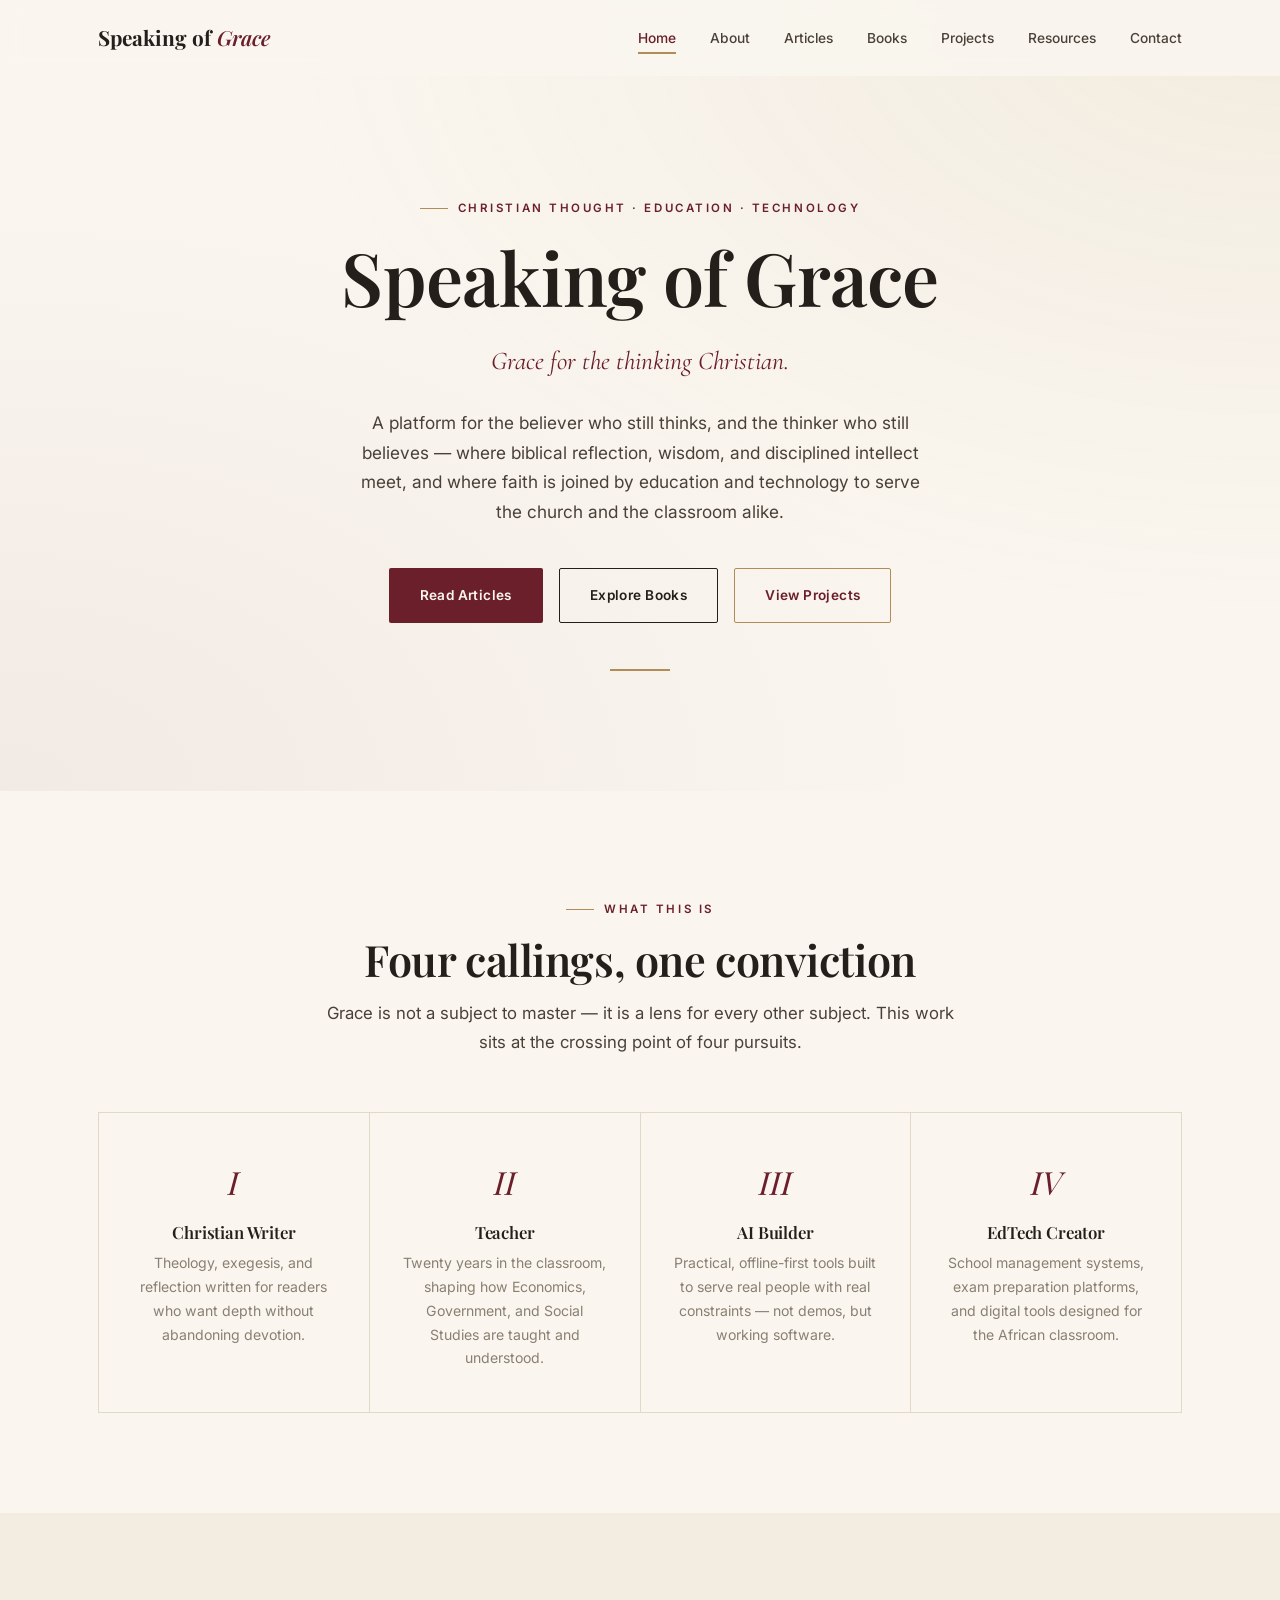
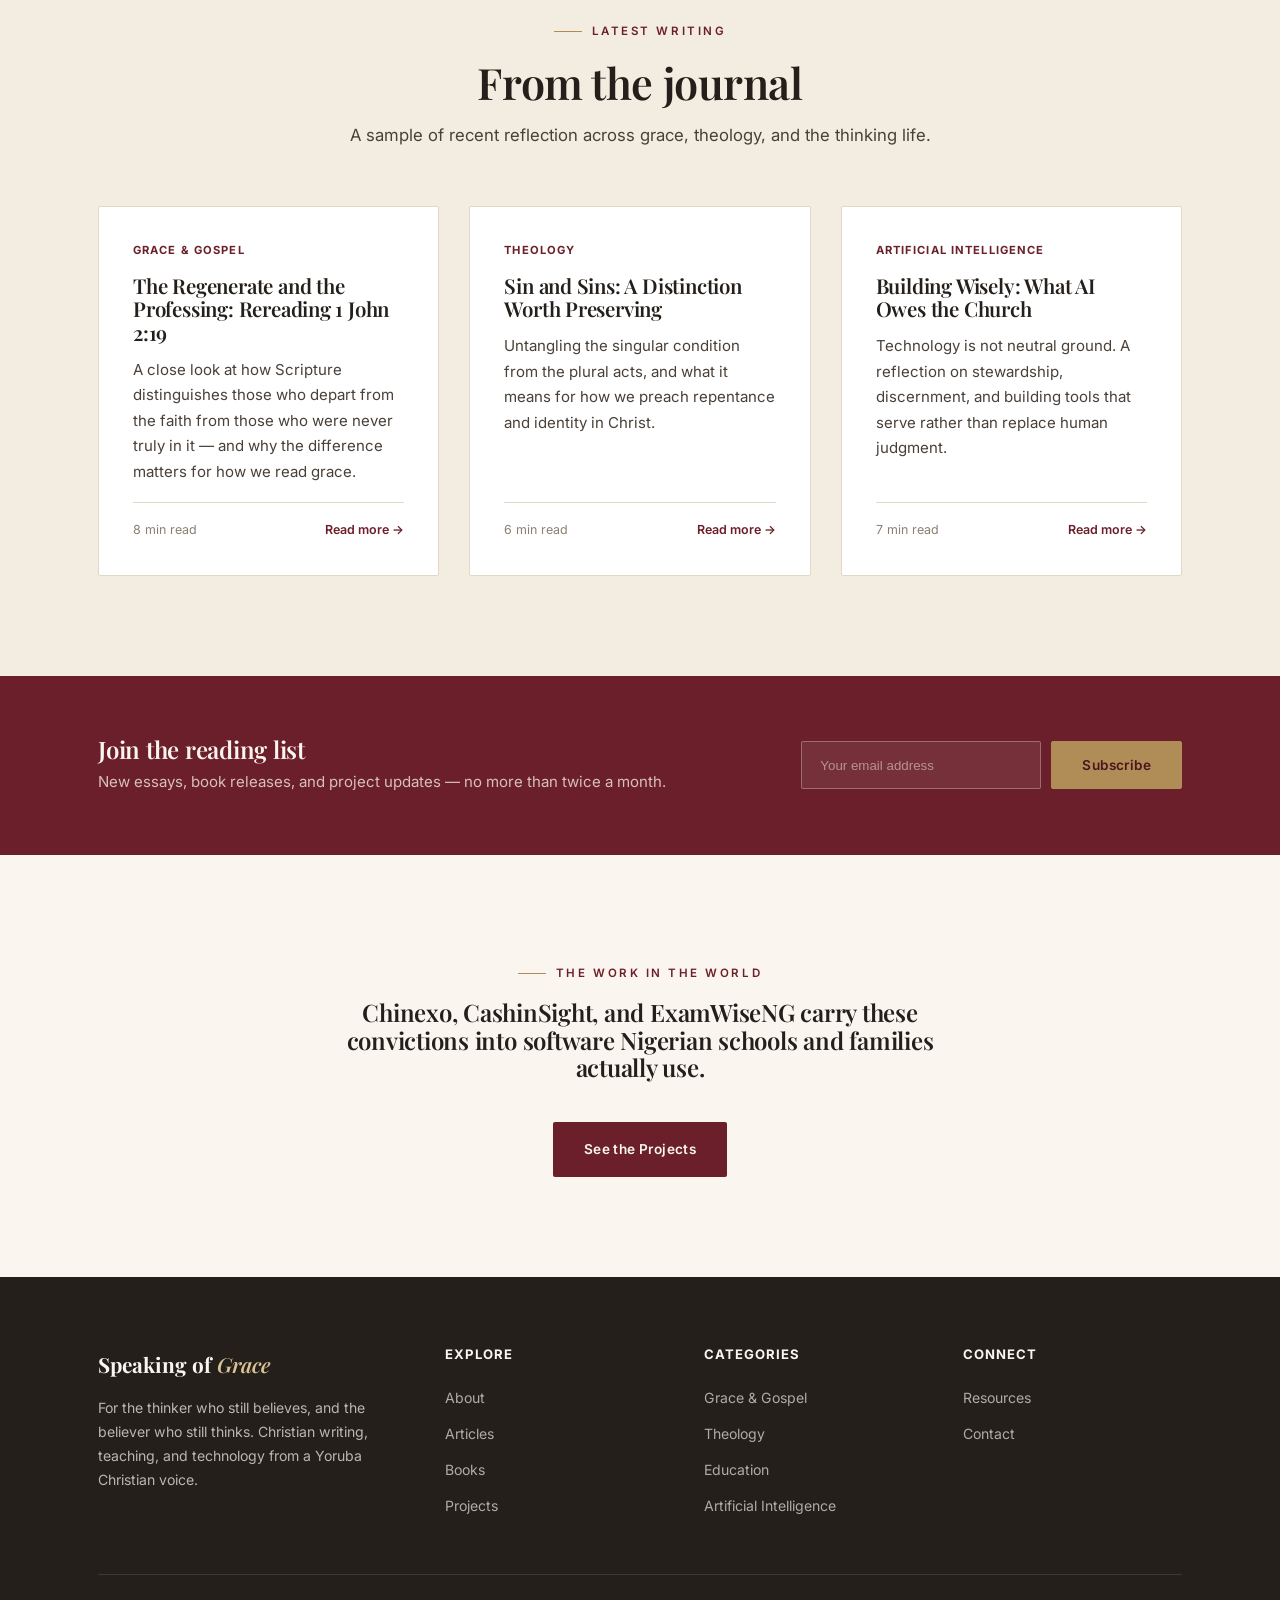
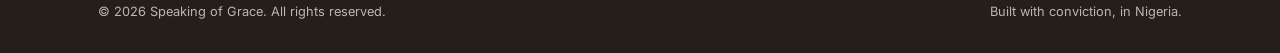
==== index.html @ 9cca5ae1 "Add files via upload" ====
<!DOCTYPE html>
<html lang="en">
<head>
<meta charset="UTF-8">
<meta name="viewport" content="width=device-width, initial-scale=1.0">
<title>Speaking of Grace — Grace for the Thinking Christian</title>
<meta name="description" content="Speaking of Grace is a platform for Christian thought, biblical reflection, wisdom, education, and technology — for the thinker who still believes, and the believer who still thinks.">
<link rel="stylesheet" href="style.css">
</head>
<body>

<header class="site-header">
  <nav class="nav">
    <a href="index.html" class="brand">Speaking of <span>Grace</span></a>
    <ul class="nav-links">
      <li><a href="index.html" class="active">Home</a></li>
      <li><a href="about.html">About</a></li>
      <li><a href="articles.html">Articles</a></li>
      <li><a href="books.html">Books</a></li>
      <li><a href="projects.html">Projects</a></li>
      <li><a href="resources.html">Resources</a></li>
      <li><a href="contact.html">Contact</a></li>
    </ul>
    <button class="nav-toggle" aria-label="Toggle menu"><span></span><span></span><span></span></button>
  </nav>
</header>

<section class="hero">
  <div class="container hero-inner">
    <div class="eyebrow" style="justify-content:center;">Christian Thought &middot; Education &middot; Technology</div>
    <h1>Speaking of Grace</h1>
    <p class="tagline">Grace for the thinking Christian.</p>
    <p class="mission">
      A platform for the believer who still thinks, and the thinker who still believes —
      where biblical reflection, wisdom, and disciplined intellect meet, and where faith
      is joined by education and technology to serve the church and the classroom alike.
    </p>
    <div class="hero-actions">
      <a href="articles.html" class="btn btn-primary">Read Articles</a>
      <a href="books.html" class="btn btn-outline">Explore Books</a>
      <a href="projects.html" class="btn btn-gold">View Projects</a>
    </div>
    <div class="hero-divider"></div>
  </div>
</section>

<section class="section reveal">
  <div class="container">
    <div class="section-head">
      <div class="eyebrow" style="justify-content:center;">What This Is</div>
      <h2>Four callings, one conviction</h2>
      <p>Grace is not a subject to master — it is a lens for every other subject. This work sits at the crossing point of four pursuits.</p>
    </div>
    <div class="pillars">
      <div class="pillar">
        <div class="icon">I</div>
        <h3>Christian Writer</h3>
        <p>Theology, exegesis, and reflection written for readers who want depth without abandoning devotion.</p>
      </div>
      <div class="pillar">
        <div class="icon">II</div>
        <h3>Teacher</h3>
        <p>Twenty years in the classroom, shaping how Economics, Government, and Social Studies are taught and understood.</p>
      </div>
      <div class="pillar">
        <div class="icon">III</div>
        <h3>AI Builder</h3>
        <p>Practical, offline-first tools built to serve real people with real constraints — not demos, but working software.</p>
      </div>
      <div class="pillar">
        <div class="icon">IV</div>
        <h3>EdTech Creator</h3>
        <p>School management systems, exam preparation platforms, and digital tools designed for the African classroom.</p>
      </div>
    </div>
  </div>
</section>

<section class="section section-alt reveal">
  <div class="container">
    <div class="section-head">
      <div class="eyebrow" style="justify-content:center;">Latest Writing</div>
      <h2>From the journal</h2>
      <p>A sample of recent reflection across grace, theology, and the thinking life.</p>
    </div>
    <div class="grid grid-3">
      <div class="card article-card">
        <div class="cat">Grace &amp; Gospel</div>
        <h3>The Regenerate and the Professing: Rereading 1 John 2:19</h3>
        <p>A close look at how Scripture distinguishes those who depart from the faith from those who were never truly in it — and why the difference matters for how we read grace.</p>
        <div class="meta"><span>8 min read</span><a href="articles.html" class="read-more">Read more →</a></div>
      </div>
      <div class="card article-card">
        <div class="cat">Theology</div>
        <h3>Sin and Sins: A Distinction Worth Preserving</h3>
        <p>Untangling the singular condition from the plural acts, and what it means for how we preach repentance and identity in Christ.</p>
        <div class="meta"><span>6 min read</span><a href="articles.html" class="read-more">Read more →</a></div>
      </div>
      <div class="card article-card">
        <div class="cat">Artificial Intelligence</div>
        <h3>Building Wisely: What AI Owes the Church</h3>
        <p>Technology is not neutral ground. A reflection on stewardship, discernment, and building tools that serve rather than replace human judgment.</p>
        <div class="meta"><span>7 min read</span><a href="articles.html" class="read-more">Read more →</a></div>
      </div>
    </div>
  </div>
</section>

<section class="newsletter reveal">
  <div class="container">
    <div>
      <h3>Join the reading list</h3>
      <p>New essays, book releases, and project updates — no more than twice a month.</p>
    </div>
    <form class="newsletter-form" id="newsletter-form">
      <input type="email" placeholder="Your email address" required>
      <button type="submit" class="btn">Subscribe</button>
    </form>
  </div>
</section>

<section class="section reveal">
  <div class="container" style="text-align:center;">
    <div class="eyebrow" style="justify-content:center;">The Work in the World</div>
    <h2 style="max-width:640px;margin:0 auto 40px;">Chinexo, CashinSight, and ExamWiseNG carry these convictions into software Nigerian schools and families actually use.</h2>
    <a href="projects.html" class="btn btn-primary">See the Projects</a>
  </div>
</section>

<footer class="site-footer">
  <div class="container">
    <div class="footer-grid">
      <div class="footer-brand">
        <a href="index.html" class="brand">Speaking of <span>Grace</span></a>
        <p>For the thinker who still believes, and the believer who still thinks. Christian writing, teaching, and technology from a Yoruba Christian voice.</p>
      </div>
      <div class="footer-col">
        <h4>Explore</h4>
        <a href="about.html">About</a>
        <a href="articles.html">Articles</a>
        <a href="books.html">Books</a>
        <a href="projects.html">Projects</a>
      </div>
      <div class="footer-col">
        <h4>Categories</h4>
        <a href="articles.html">Grace &amp; Gospel</a>
        <a href="articles.html">Theology</a>
        <a href="articles.html">Education</a>
        <a href="articles.html">Artificial Intelligence</a>
      </div>
      <div class="footer-col">
        <h4>Connect</h4>
        <a href="resources.html">Resources</a>
        <a href="contact.html">Contact</a>
      </div>
    </div>
    <div class="footer-bottom">
      <span>&copy; 2026 Speaking of Grace. All rights reserved.</span>
      <span>Built with conviction, in Nigeria.</span>
    </div>
  </div>
</footer>

<script src="main.js"></script>
</body>
</html>
---- style.css ----
/* ==========================================================================
   Speaking of Grace — Design System
   "For the Thinker Who Still Believes. And the Believer Who Still Thinks."
   ========================================================================== */

@import url('https://fonts.googleapis.com/css2?family=Playfair+Display:ital,wght@0,400;0,500;0,600;0,700;0,800;1,400;1,500&family=Inter:wght@300;400;500;600;700&family=Cormorant+Garamond:ital,wght@0,500;0,600;1,400&display=swap');

:root {
  /* Palette — warm, editorial, restrained */
  --cream:        #faf6ef;
  --paper:        #f3ece0;
  --ink:          #241f1a;
  --ink-soft:     #4a4038;
  --ink-faint:    #8a7f72;
  --burgundy:     #6b1f2a;
  --burgundy-deep:#4a1620;
  --gold:         #b08d57;
  --gold-light:   #d9c396;
  --line:         #e2d8c6;
  --white:        #ffffff;

  --serif: 'Playfair Display', Georgia, serif;
  --accent-serif: 'Cormorant Garamond', Georgia, serif;
  --sans: 'Inter', -apple-system, BlinkMacSystemFont, sans-serif;

  --max-width: 1140px;
  --radius: 2px;
  --shadow-soft: 0 8px 30px rgba(36, 31, 26, 0.06);
  --shadow-lift: 0 16px 48px rgba(36, 31, 26, 0.12);
  --transition: 0.35s cubic-bezier(0.22, 1, 0.36, 1);
}

* { margin: 0; padding: 0; box-sizing: border-box; }

html { scroll-behavior: smooth; }

body {
  font-family: var(--sans);
  background: var(--cream);
  color: var(--ink);
  line-height: 1.7;
  font-weight: 400;
  -webkit-font-smoothing: antialiased;
  overflow-x: hidden;
}

img { max-width: 100%; display: block; }
a { color: inherit; text-decoration: none; }
ul { list-style: none; }

h1, h2, h3, h4 {
  font-family: var(--serif);
  font-weight: 600;
  color: var(--ink);
  line-height: 1.15;
  letter-spacing: -0.01em;
}

.container {
  max-width: var(--max-width);
  margin: 0 auto;
  padding: 0 28px;
}

.eyebrow {
  display: inline-flex;
  align-items: center;
  gap: 10px;
  font-family: var(--sans);
  font-size: 0.72rem;
  letter-spacing: 0.22em;
  text-transform: uppercase;
  color: var(--burgundy);
  font-weight: 600;
  margin-bottom: 16px;
}
.eyebrow::before {
  content: '';
  width: 28px;
  height: 1px;
  background: var(--gold);
}

.section {
  padding: 100px 0;
  position: relative;
}
.section-tight { padding: 64px 0; }
.section-alt { background: var(--paper); }

.section-head {
  max-width: 640px;
  margin: 0 auto 56px;
  text-align: center;
}
.section-head h2 {
  font-size: clamp(1.9rem, 3.6vw, 2.7rem);
  margin-bottom: 14px;
}
.section-head p {
  color: var(--ink-soft);
  font-size: 1.05rem;
}
.section-head.left {
  margin: 0 0 48px;
  text-align: left;
}

/* ---------- Buttons ---------- */
.btn {
  display: inline-flex;
  align-items: center;
  gap: 10px;
  padding: 15px 30px;
  font-family: var(--sans);
  font-size: 0.85rem;
  font-weight: 600;
  letter-spacing: 0.03em;
  border-radius: var(--radius);
  border: 1px solid transparent;
  cursor: pointer;
  transition: var(--transition);
  white-space: nowrap;
}
.btn-primary {
  background: var(--burgundy);
  color: var(--cream);
}
.btn-primary:hover {
  background: var(--burgundy-deep);
  transform: translateY(-2px);
  box-shadow: var(--shadow-soft);
}
.btn-outline {
  background: transparent;
  border-color: var(--ink);
  color: var(--ink);
}
.btn-outline:hover {
  background: var(--ink);
  color: var(--cream);
  transform: translateY(-2px);
}
.btn-gold {
  background: transparent;
  border-color: var(--gold);
  color: var(--burgundy);
}
.btn-gold:hover {
  background: var(--gold);
  color: var(--white);
}
.btn-sm { padding: 10px 20px; font-size: 0.78rem; }
.btn-block { width: 100%; justify-content: center; }

/* ---------- Header / Nav ---------- */
.site-header {
  position: fixed;
  top: 0; left: 0; right: 0;
  z-index: 1000;
  background: rgba(250, 246, 239, 0.88);
  backdrop-filter: blur(10px);
  border-bottom: 1px solid transparent;
  transition: var(--transition);
}
.site-header.scrolled {
  border-bottom-color: var(--line);
  box-shadow: var(--shadow-soft);
}
.nav {
  display: flex;
  align-items: center;
  justify-content: space-between;
  padding: 20px 28px;
  max-width: var(--max-width);
  margin: 0 auto;
}
.brand {
  font-family: var(--serif);
  font-size: 1.3rem;
  font-weight: 700;
  color: var(--ink);
  display: flex;
  align-items: baseline;
  gap: 6px;
}
.brand span { color: var(--burgundy); font-style: italic; font-weight: 600; }

.nav-links {
  display: flex;
  gap: 34px;
  align-items: center;
}
.nav-links a {
  font-size: 0.86rem;
  font-weight: 500;
  color: var(--ink-soft);
  position: relative;
  padding: 4px 0;
  transition: var(--transition);
}
.nav-links a:hover, .nav-links a.active { color: var(--burgundy); }
.nav-links a.active::after {
  content: '';
  position: absolute;
  bottom: -4px; left: 0; right: 0;
  height: 2px;
  background: var(--gold);
}

.nav-toggle {
  display: none;
  flex-direction: column;
  gap: 5px;
  background: none;
  border: none;
  cursor: pointer;
  padding: 6px;
}
.nav-toggle span {
  width: 24px; height: 2px;
  background: var(--ink);
  transition: var(--transition);
}

/* ---------- Hero ---------- */
.hero {
  padding: 190px 0 120px;
  position: relative;
  background:
    radial-gradient(ellipse at top right, rgba(176,141,87,0.10), transparent 55%),
    radial-gradient(ellipse at bottom left, rgba(107,31,42,0.06), transparent 55%);
}
.hero-inner {
  max-width: 760px;
  margin: 0 auto;
  text-align: center;
}
.hero h1 {
  font-size: clamp(2.6rem, 7vw, 4.6rem);
  margin-bottom: 20px;
}
.hero .tagline {
  font-family: var(--accent-serif);
  font-style: italic;
  font-size: clamp(1.2rem, 2.6vw, 1.6rem);
  color: var(--burgundy);
  margin-bottom: 26px;
}
.hero .mission {
  font-size: 1.08rem;
  color: var(--ink-soft);
  max-width: 560px;
  margin: 0 auto 42px;
}
.hero-actions {
  display: flex;
  gap: 16px;
  justify-content: center;
  flex-wrap: wrap;
}
.hero-divider {
  width: 60px; height: 2px;
  background: var(--gold);
  margin: 46px auto 0;
}

/* ---------- Page header (inner pages) ---------- */
.page-hero {
  padding: 170px 0 70px;
  text-align: center;
  border-bottom: 1px solid var(--line);
}
.page-hero h1 { font-size: clamp(2.2rem, 5vw, 3.2rem); margin-bottom: 12px; }
.page-hero p { color: var(--ink-soft); max-width: 560px; margin: 0 auto; font-size: 1.05rem; }

/* ---------- Cards: general ---------- */
.card {
  background: var(--white);
  border: 1px solid var(--line);
  border-radius: var(--radius);
  transition: var(--transition);
}
.card:hover {
  transform: translateY(-4px);
  box-shadow: var(--shadow-lift);
  border-color: var(--gold-light);
}

/* ---------- Grid utility ---------- */
.grid { display: grid; gap: 30px; }
.grid-3 { grid-template-columns: repeat(3, 1fr); }
.grid-2 { grid-template-columns: repeat(2, 1fr); }
.grid-4 { grid-template-columns: repeat(4, 1fr); }

/* ---------- Pillars (Home) ---------- */
.pillars {
  display: grid;
  grid-template-columns: repeat(4, 1fr);
  gap: 1px;
  background: var(--line);
  border: 1px solid var(--line);
}
.pillar {
  background: var(--cream);
  padding: 42px 30px;
  text-align: center;
  transition: var(--transition);
}
.pillar:hover { background: var(--white); }
.pillar .icon {
  font-family: var(--serif);
  font-size: 2rem;
  color: var(--burgundy);
  margin-bottom: 14px;
  font-style: italic;
}
.pillar h3 { font-size: 1.05rem; margin-bottom: 8px; }
.pillar p { font-size: 0.88rem; color: var(--ink-faint); }

/* ---------- Article cards ---------- */
.filter-bar {
  display: flex;
  flex-wrap: wrap;
  gap: 10px;
  justify-content: center;
  margin-bottom: 50px;
}
.filter-chip {
  padding: 9px 18px;
  border: 1px solid var(--line);
  border-radius: 30px;
  font-size: 0.8rem;
  font-weight: 500;
  color: var(--ink-soft);
  cursor: pointer;
  background: var(--white);
  transition: var(--transition);
}
.filter-chip:hover { border-color: var(--gold); color: var(--burgundy); }
.filter-chip.active {
  background: var(--burgundy);
  color: var(--cream);
  border-color: var(--burgundy);
}

.article-card {
  padding: 34px;
  display: flex;
  flex-direction: column;
  height: 100%;
}
.article-card .cat {
  font-size: 0.7rem;
  letter-spacing: 0.1em;
  text-transform: uppercase;
  color: var(--burgundy);
  font-weight: 700;
  margin-bottom: 14px;
}
.article-card h3 {
  font-size: 1.28rem;
  margin-bottom: 12px;
}
.article-card p {
  color: var(--ink-soft);
  font-size: 0.94rem;
  flex-grow: 1;
  margin-bottom: 18px;
}
.article-card .meta {
  font-size: 0.78rem;
  color: var(--ink-faint);
  border-top: 1px solid var(--line);
  padding-top: 16px;
  display: flex;
  justify-content: space-between;
}
.article-card .read-more {
  font-weight: 600;
  color: var(--burgundy);
}

/* ---------- Books ---------- */
.book-tabs {
  display: flex;
  justify-content: center;
  gap: 6px;
  margin-bottom: 50px;
  flex-wrap: wrap;
}
.book-tab {
  padding: 12px 24px;
  font-size: 0.85rem;
  font-weight: 600;
  color: var(--ink-soft);
  border-bottom: 2px solid transparent;
  cursor: pointer;
  transition: var(--transition);
}
.book-tab:hover { color: var(--burgundy); }
.book-tab.active { color: var(--burgundy); border-color: var(--gold); }

.book-panel { display: none; }
.book-panel.active { display: grid; }

.book-card {
  padding: 0;
  overflow: hidden;
  display: flex;
  flex-direction: column;
}
.book-cover {
  height: 220px;
  background: linear-gradient(135deg, var(--burgundy) 0%, var(--burgundy-deep) 100%);
  display: flex;
  align-items: center;
  justify-content: center;
  text-align: center;
  padding: 20px;
  position: relative;
  overflow: hidden;
}
.book-cover::before {
  content: '';
  position: absolute;
  inset: 10px;
  border: 1px solid rgba(217, 195, 150, 0.4);
}
.book-cover span {
  font-family: var(--serif);
  color: var(--gold-light);
  font-size: 1.15rem;
  font-style: italic;
  line-height: 1.3;
  position: relative;
  z-index: 1;
}
.book-info { padding: 26px; display: flex; flex-direction: column; flex-grow: 1; }
.book-info .tag {
  font-size: 0.68rem;
  letter-spacing: 0.08em;
  text-transform: uppercase;
  color: var(--ink-faint);
  margin-bottom: 8px;
}
.book-info h3 { font-size: 1.1rem; margin-bottom: 10px; }
.book-info p { font-size: 0.88rem; color: var(--ink-soft); margin-bottom: 18px; flex-grow: 1; }
.book-info .price {
  font-family: var(--serif);
  color: var(--burgundy);
  font-weight: 700;
  margin-bottom: 14px;
}

/* ---------- Projects ---------- */
.project-card {
  padding: 36px;
  display: flex;
  flex-direction: column;
  height: 100%;
}
.project-badge {
  width: 52px; height: 52px;
  border-radius: 50%;
  background: var(--paper);
  border: 1px solid var(--gold-light);
  display: flex;
  align-items: center;
  justify-content: center;
  font-family: var(--serif);
  font-weight: 700;
  color: var(--burgundy);
  font-size: 1.3rem;
  margin-bottom: 22px;
}
.project-card h3 { font-size: 1.3rem; margin-bottom: 6px; }
.project-card .subtitle {
  font-size: 0.82rem;
  color: var(--gold);
  font-weight: 600;
  letter-spacing: 0.03em;
  margin-bottom: 16px;
}
.project-card p { color: var(--ink-soft); font-size: 0.94rem; margin-bottom: 20px; flex-grow: 1; }
.project-tags { display: flex; flex-wrap: wrap; gap: 8px; margin-bottom: 22px; }
.project-tags span {
  font-size: 0.72rem;
  padding: 5px 12px;
  background: var(--paper);
  border-radius: 20px;
  color: var(--ink-soft);
}
.project-status {
  font-size: 0.78rem;
  font-weight: 600;
  padding: 6px 14px;
  border-radius: 20px;
  display: inline-block;
  width: fit-content;
  margin-bottom: 18px;
}
.status-live { background: #eaf2ea; color: #2e6b3e; }
.status-progress { background: #f6ecd8; color: #8a5a1a; }
.status-future { background: #ece7f2; color: #5a4a8a; }

.project-card.future {
  border-style: dashed;
  display: flex;
  align-items: center;
  justify-content: center;
  text-align: center;
  color: var(--ink-faint);
}

/* ---------- Resources ---------- */
.resource-tabs-wrap { margin-top: 10px; }
.resource-card {
  padding: 40px;
}
.resource-card ul { margin-top: 20px; }
.resource-card li {
  padding: 12px 0;
  border-bottom: 1px solid var(--line);
  display: flex;
  justify-content: space-between;
  align-items: center;
  font-size: 0.95rem;
}
.resource-card li:last-child { border-bottom: none; }
.resource-card li .name { font-weight: 500; }
.resource-card li .link { color: var(--burgundy); font-size: 0.82rem; font-weight: 600; }

.audience-nav {
  display: grid;
  grid-template-columns: repeat(4, 1fr);
  gap: 14px;
  margin-bottom: 50px;
}
.audience-btn {
  padding: 22px 16px;
  text-align: center;
  border: 1px solid var(--line);
  background: var(--white);
  cursor: pointer;
  transition: var(--transition);
  font-family: var(--sans);
}
.audience-btn .emoji { font-size: 1.6rem; display: block; margin-bottom: 8px; }
.audience-btn strong { display: block; font-size: 0.92rem; color: var(--ink); }
.audience-btn:hover { border-color: var(--gold); }
.audience-btn.active { background: var(--burgundy); border-color: var(--burgundy); }
.audience-btn.active strong, .audience-btn.active { color: var(--cream); }

.resource-panel { display: none; }
.resource-panel.active { display: block; }

/* ---------- Contact ---------- */
.contact-grid {
  display: grid;
  grid-template-columns: 1fr 1.2fr;
  gap: 60px;
  align-items: start;
}
.contact-info h3 { font-size: 1.3rem; margin-bottom: 16px; }
.contact-info p { color: var(--ink-soft); margin-bottom: 30px; }
.contact-line {
  display: flex;
  gap: 14px;
  align-items: center;
  padding: 16px 0;
  border-bottom: 1px solid var(--line);
}
.contact-line .label {
  font-size: 0.72rem;
  text-transform: uppercase;
  letter-spacing: 0.08em;
  color: var(--ink-faint);
  min-width: 90px;
}
.contact-line .value { font-weight: 500; }
.social-row { display: flex; gap: 14px; margin-top: 30px; }
.social-circle {
  width: 44px; height: 44px;
  border-radius: 50%;
  border: 1px solid var(--line);
  display: flex;
  align-items: center;
  justify-content: center;
  font-size: 0.85rem;
  font-weight: 600;
  color: var(--burgundy);
  transition: var(--transition);
}
.social-circle:hover { background: var(--burgundy); color: var(--cream); border-color: var(--burgundy); }

.form-group { margin-bottom: 22px; }
.form-group label {
  display: block;
  font-size: 0.8rem;
  font-weight: 600;
  margin-bottom: 8px;
  color: var(--ink-soft);
}
.form-group input,
.form-group select,
.form-group textarea {
  width: 100%;
  padding: 14px 16px;
  border: 1px solid var(--line);
  background: var(--white);
  font-family: var(--sans);
  font-size: 0.94rem;
  color: var(--ink);
  border-radius: var(--radius);
  transition: var(--transition);
}
.form-group input:focus,
.form-group select:focus,
.form-group textarea:focus {
  outline: none;
  border-color: var(--gold);
  box-shadow: 0 0 0 3px rgba(176,141,87,0.14);
}
.form-group textarea { resize: vertical; min-height: 140px; }
.form-status {
  margin-top: 16px;
  font-size: 0.88rem;
  font-weight: 500;
  display: none;
}
.form-status.show { display: block; }
.form-status.ok { color: #2e6b3e; }

/* ---------- Newsletter strip ---------- */
.newsletter {
  background: var(--burgundy);
  color: var(--cream);
  padding: 60px 0;
}
.newsletter .container {
  display: flex;
  align-items: center;
  justify-content: space-between;
  gap: 30px;
  flex-wrap: wrap;
}
.newsletter h3 { color: var(--cream); font-size: 1.5rem; margin-bottom: 6px; }
.newsletter p { color: rgba(250,246,239,0.75); font-size: 0.94rem; }
.newsletter-form { display: flex; gap: 10px; flex-wrap: wrap; }
.newsletter-form input {
  padding: 13px 18px;
  border: 1px solid rgba(250,246,239,0.3);
  background: rgba(250,246,239,0.08);
  color: var(--cream);
  min-width: 240px;
  border-radius: var(--radius);
}
.newsletter-form input::placeholder { color: rgba(250,246,239,0.5); }
.newsletter-form input:focus { outline: none; border-color: var(--gold-light); }
.newsletter-form .btn { background: var(--gold); border-color: var(--gold); color: var(--burgundy-deep); }
.newsletter-form .btn:hover { background: var(--gold-light); }

/* ---------- Footer ---------- */
.site-footer {
  background: var(--ink);
  color: rgba(250,246,239,0.7);
  padding: 70px 0 30px;
}
.footer-grid {
  display: grid;
  grid-template-columns: 1.4fr 1fr 1fr 1fr;
  gap: 40px;
  margin-bottom: 50px;
}
.footer-brand .brand { color: var(--cream); margin-bottom: 14px; }
.footer-brand .brand span { color: var(--gold-light); }
.footer-brand p { font-size: 0.88rem; line-height: 1.7; max-width: 280px; }
.footer-col h4 {
  color: var(--cream);
  font-size: 0.82rem;
  letter-spacing: 0.08em;
  text-transform: uppercase;
  margin-bottom: 18px;
  font-family: var(--sans);
  font-weight: 700;
}
.footer-col a {
  display: block;
  font-size: 0.88rem;
  padding: 6px 0;
  color: rgba(250,246,239,0.65);
  transition: var(--transition);
}
.footer-col a:hover { color: var(--gold-light); }
.footer-bottom {
  border-top: 1px solid rgba(250,246,239,0.12);
  padding-top: 26px;
  display: flex;
  justify-content: space-between;
  flex-wrap: wrap;
  gap: 12px;
  font-size: 0.8rem;
}

/* ---------- Reveal animation ---------- */
.reveal {
  opacity: 0;
  transform: translateY(24px);
  transition: opacity 0.8s ease, transform 0.8s ease;
}
.reveal.in { opacity: 1; transform: translateY(0); }

/* ---------- Responsive ---------- */
@media (max-width: 980px) {
  .grid-4 { grid-template-columns: repeat(2, 1fr); }
  .grid-3 { grid-template-columns: repeat(2, 1fr); }
  .pillars { grid-template-columns: repeat(2, 1fr); }
  .footer-grid { grid-template-columns: 1fr 1fr; }
  .contact-grid { grid-template-columns: 1fr; }
  .audience-nav { grid-template-columns: repeat(2, 1fr); }
}

@media (max-width: 720px) {
  .nav-links {
    position: fixed;
    top: 68px; left: 0; right: 0;
    background: var(--cream);
    flex-direction: column;
    gap: 0;
    border-bottom: 1px solid var(--line);
    transform: translateY(-120%);
    transition: var(--transition);
    box-shadow: var(--shadow-soft);
  }
  .nav-links.open { transform: translateY(0); }
  .nav-links a { width: 100%; padding: 16px 28px; border-bottom: 1px solid var(--line); }
  .nav-toggle { display: flex; }
  .grid-4, .grid-3, .grid-2 { grid-template-columns: 1fr; }
  .pillars { grid-template-columns: 1fr; }
  .footer-grid { grid-template-columns: 1fr; gap: 30px; }
  .audience-nav { grid-template-columns: 1fr 1fr; }
  .hero { padding: 150px 0 80px; }
  .page-hero { padding: 140px 0 50px; }
  .section { padding: 70px 0; }
  .newsletter .container { flex-direction: column; align-items: flex-start; }
}
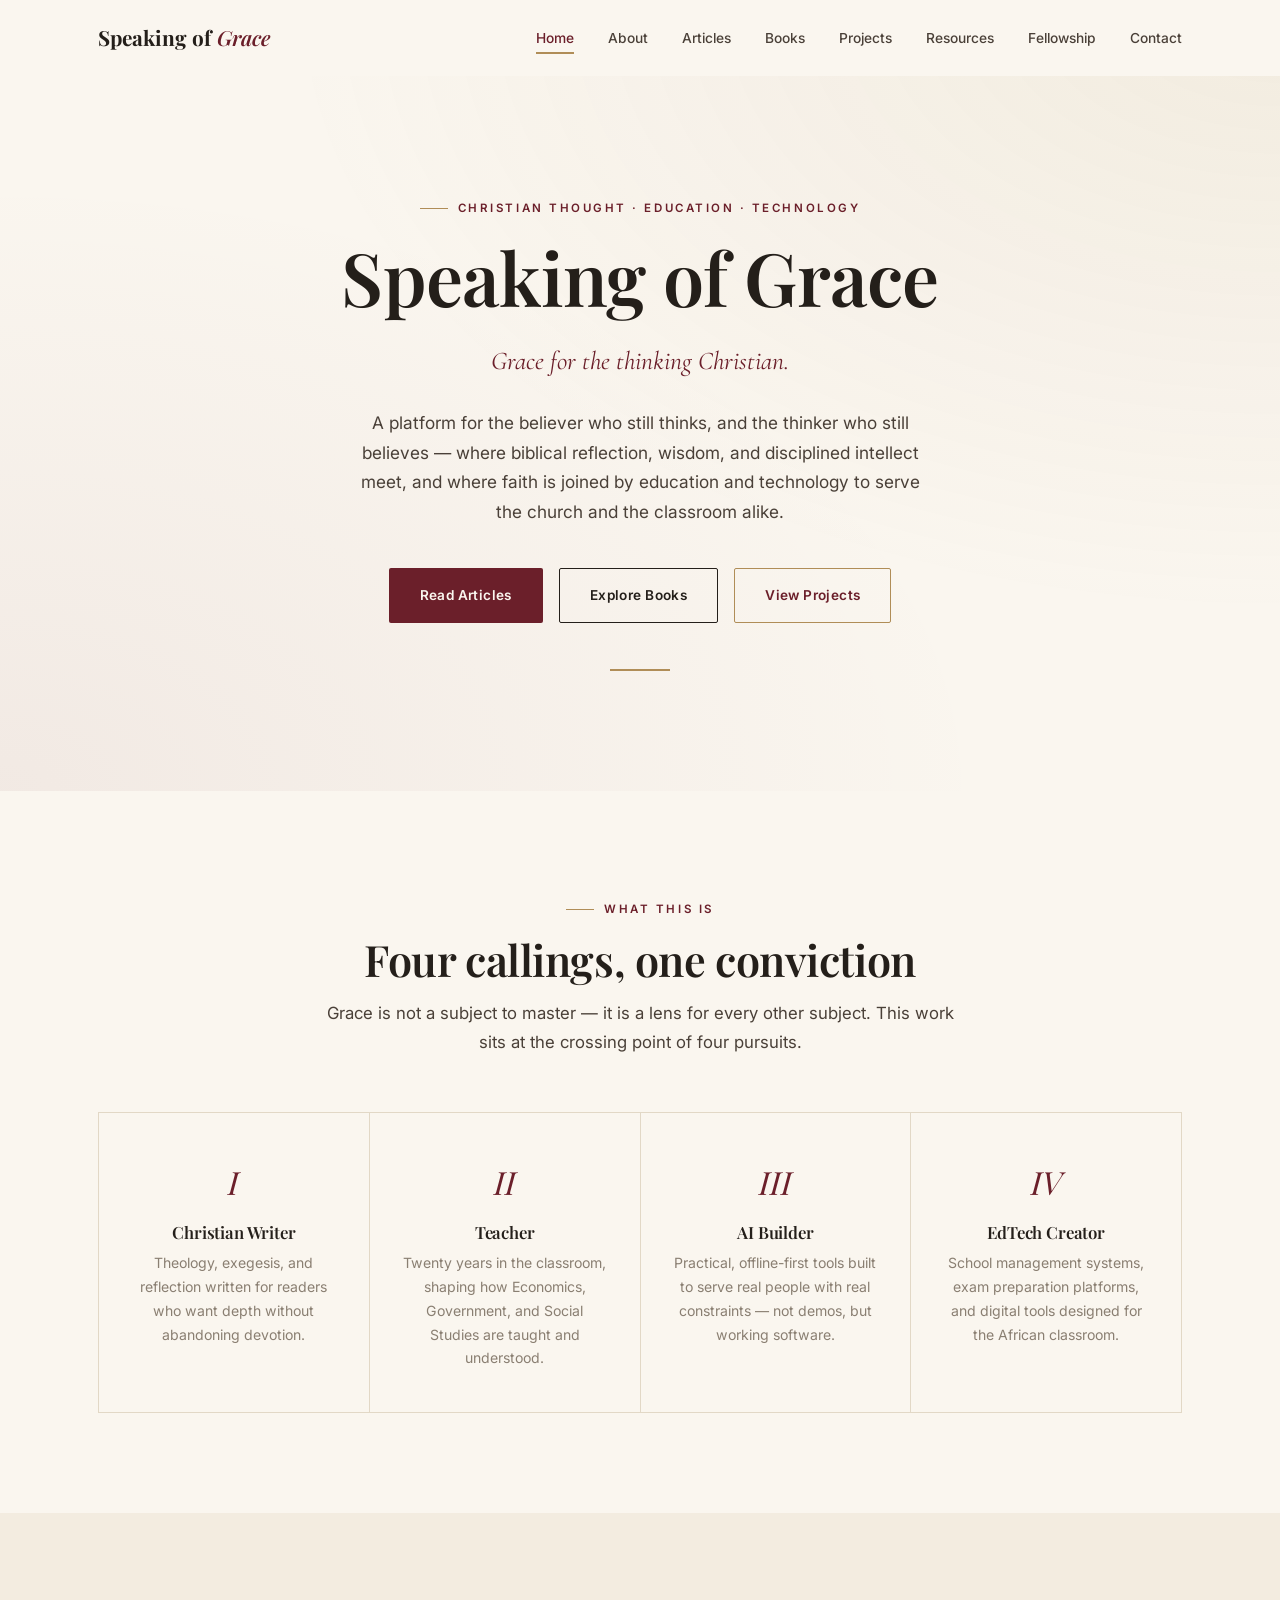
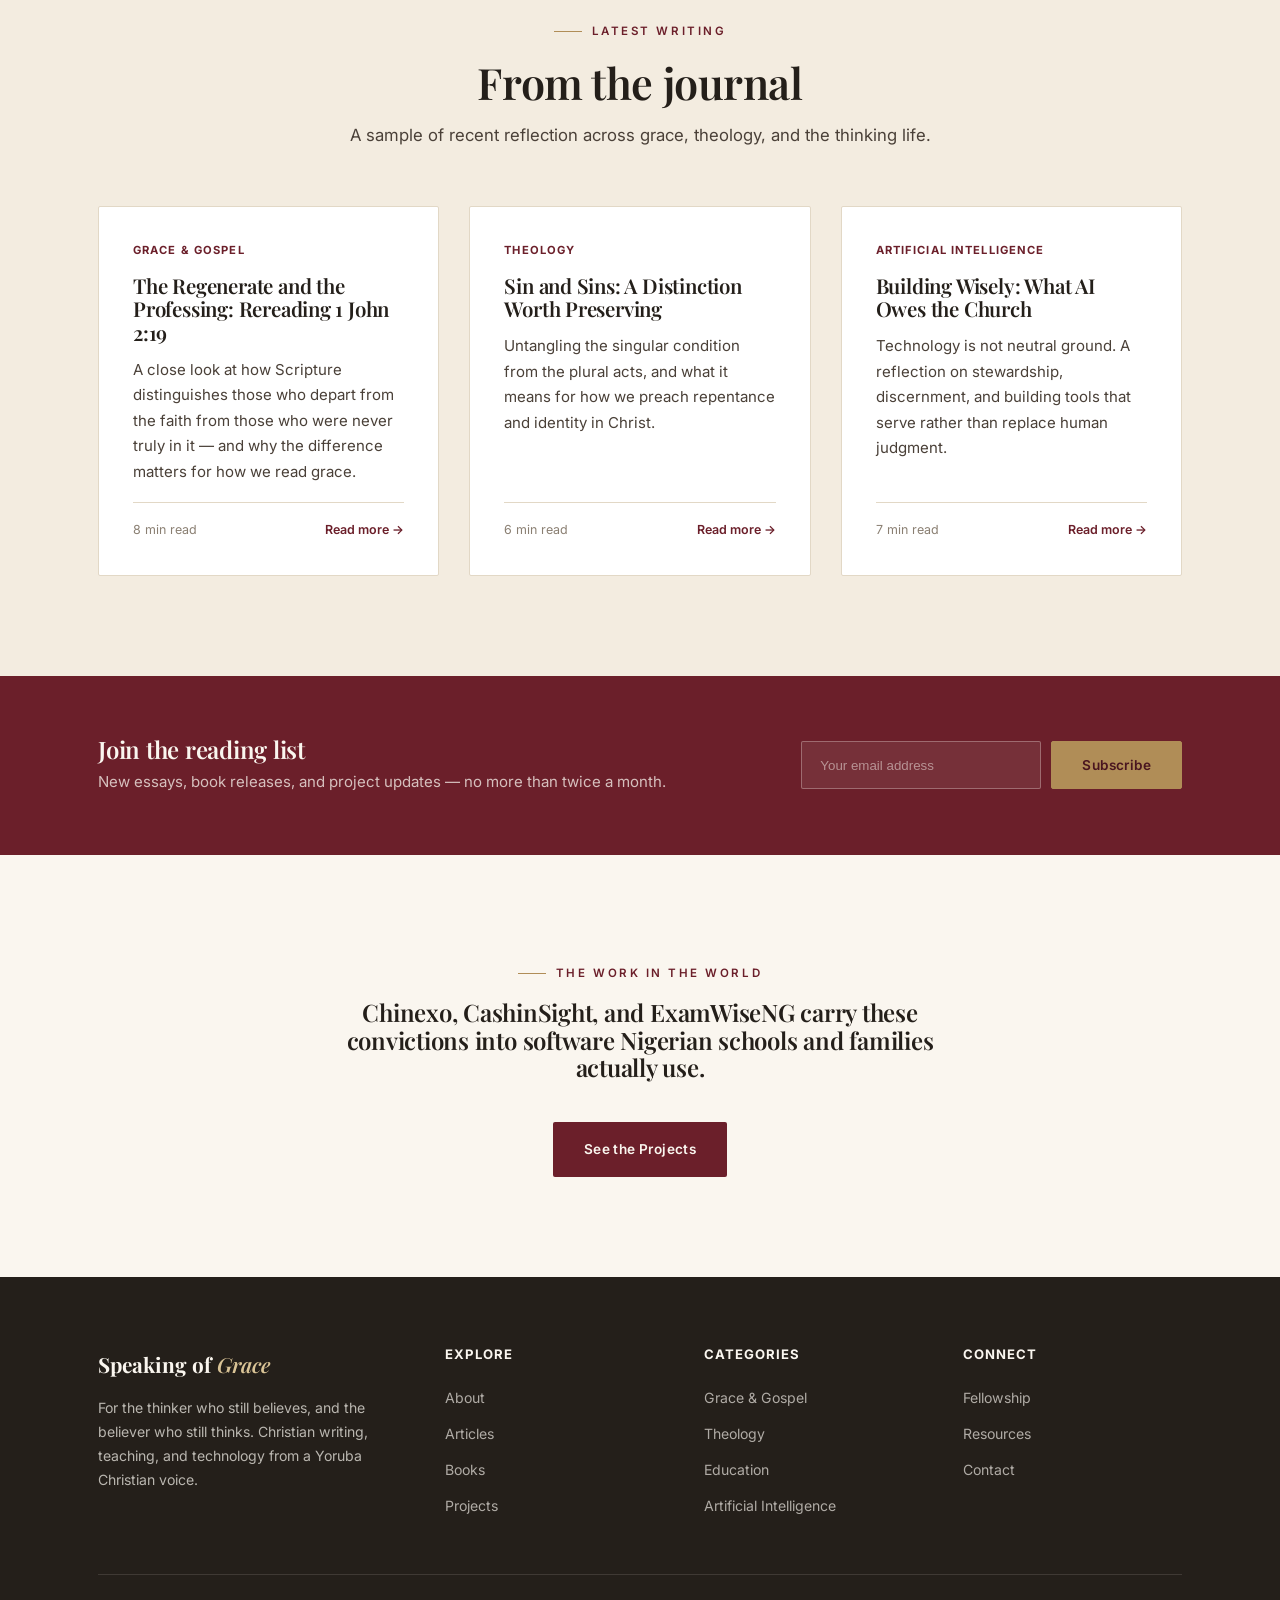
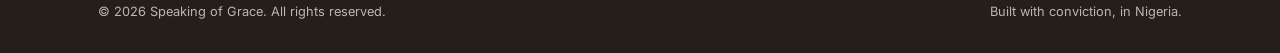
==== commit f8a42b20: "Add files via upload" ====
--- a/index.html
+++ b/index.html
@@ -19,6 +19,7 @@
       <li><a href="books.html">Books</a></li>
       <li><a href="projects.html">Projects</a></li>
       <li><a href="resources.html">Resources</a></li>
+      <li><a href="fellowship.html">Fellowship</a></li>
       <li><a href="contact.html">Contact</a></li>
     </ul>
     <button class="nav-toggle" aria-label="Toggle menu"><span></span><span></span><span></span></button>
@@ -150,6 +151,7 @@
       </div>
       <div class="footer-col">
         <h4>Connect</h4>
+        <a href="fellowship.html">Fellowship</a>
         <a href="resources.html">Resources</a>
         <a href="contact.html">Contact</a>
       </div>
--- a/style.css
+++ b/style.css
@@ -158,8 +158,7 @@
   position: fixed;
   top: 0; left: 0; right: 0;
   z-index: 1000;
-  background: rgba(250, 246, 239, 0.88);
-  backdrop-filter: blur(10px);
+  background: rgba(250, 246, 239, 0.98);
   border-bottom: 1px solid transparent;
   transition: var(--transition);
 }
@@ -729,12 +728,29 @@
     flex-direction: column;
     gap: 0;
     border-bottom: 1px solid var(--line);
-    transform: translateY(-120%);
-    transition: var(--transition);
+    transform: translateY(-20px);
+    opacity: 0;
+    visibility: hidden;
+    pointer-events: none;
+    transition: transform var(--transition), opacity var(--transition), visibility var(--transition);
     box-shadow: var(--shadow-soft);
+    z-index: 999;
   }
-  .nav-links.open { transform: translateY(0); }
-  .nav-links a { width: 100%; padding: 16px 28px; border-bottom: 1px solid var(--line); }
+  .nav-links.open {
+    transform: translateY(0);
+    opacity: 1;
+    visibility: visible;
+    pointer-events: auto;
+  }
+  .nav-links a {
+    width: 100%;
+    display: block;
+    padding: 18px 28px;
+    border-bottom: 1px solid var(--line);
+    box-sizing: border-box;
+    touch-action: manipulation;
+    -webkit-tap-highlight-color: rgba(107, 31, 42, 0.08);
+  }
   .nav-toggle { display: flex; }
   .grid-4, .grid-3, .grid-2 { grid-template-columns: 1fr; }
   .pillars { grid-template-columns: 1fr; }
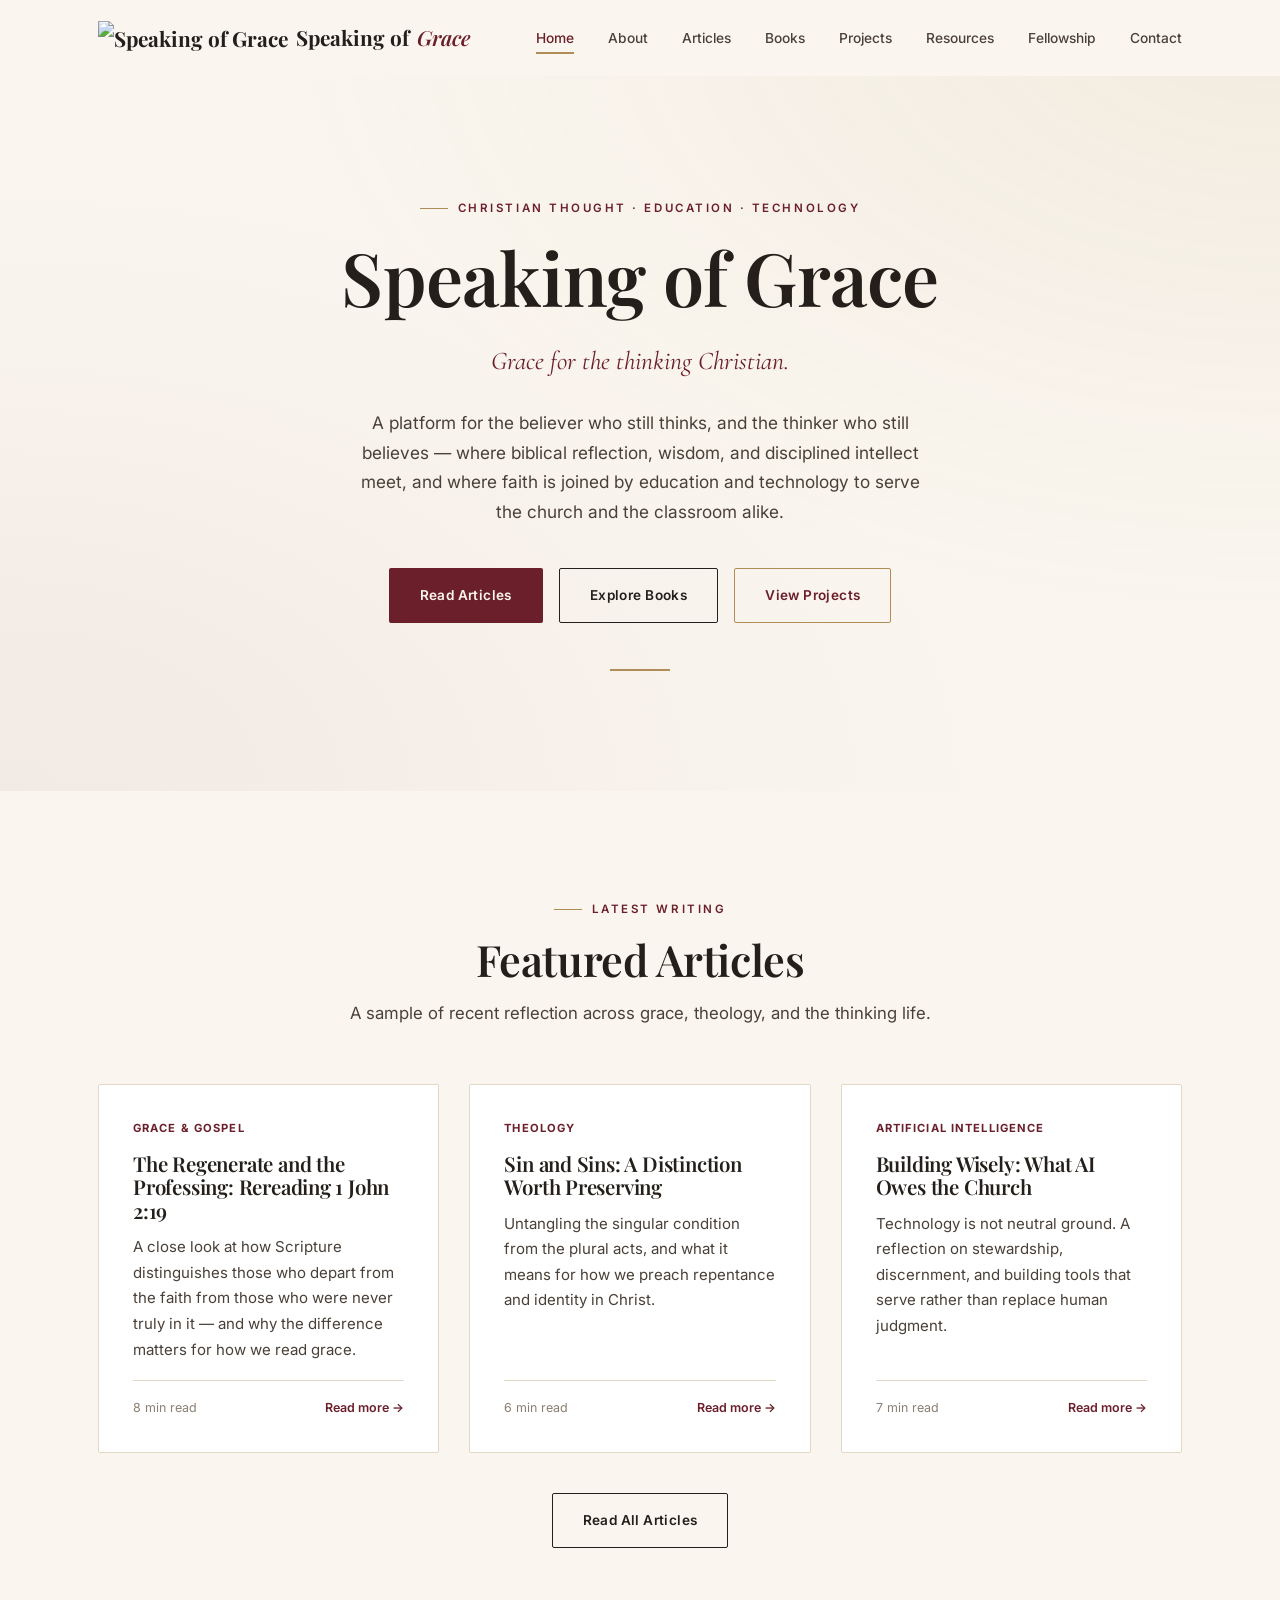
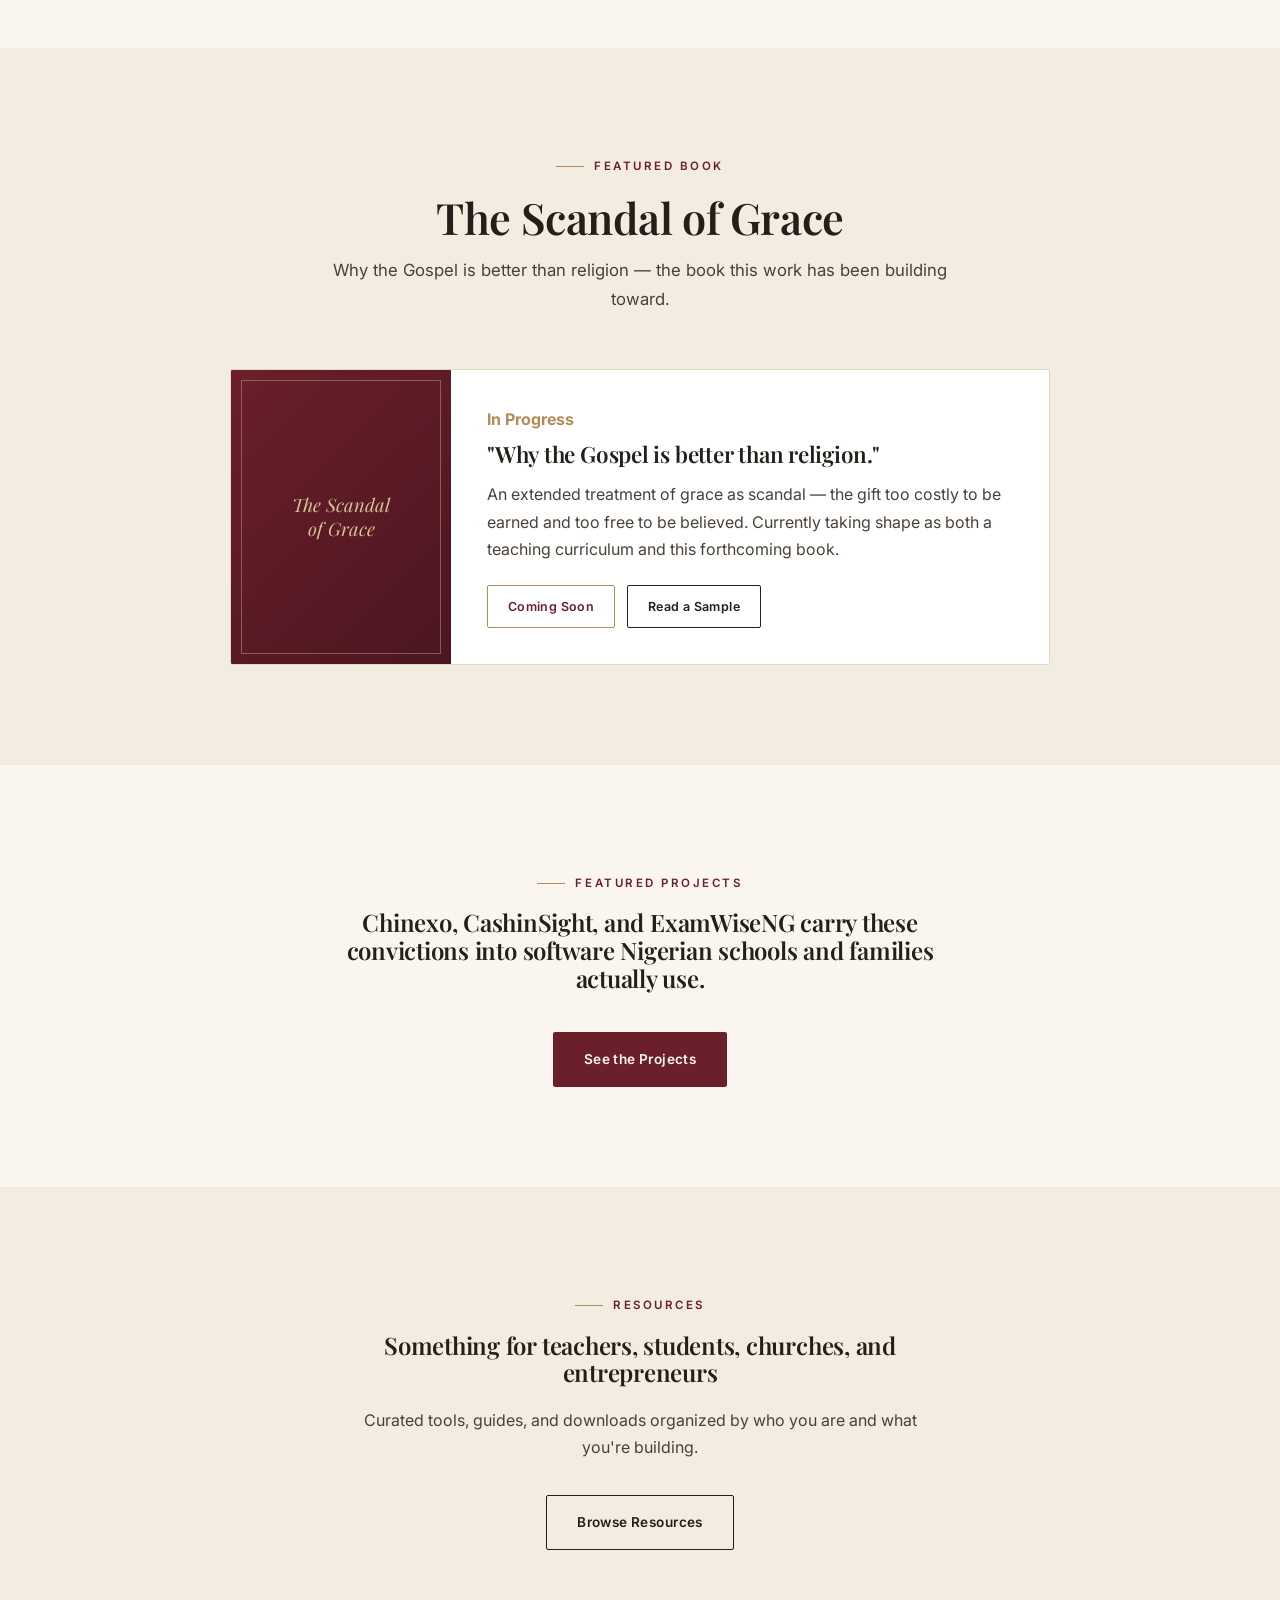
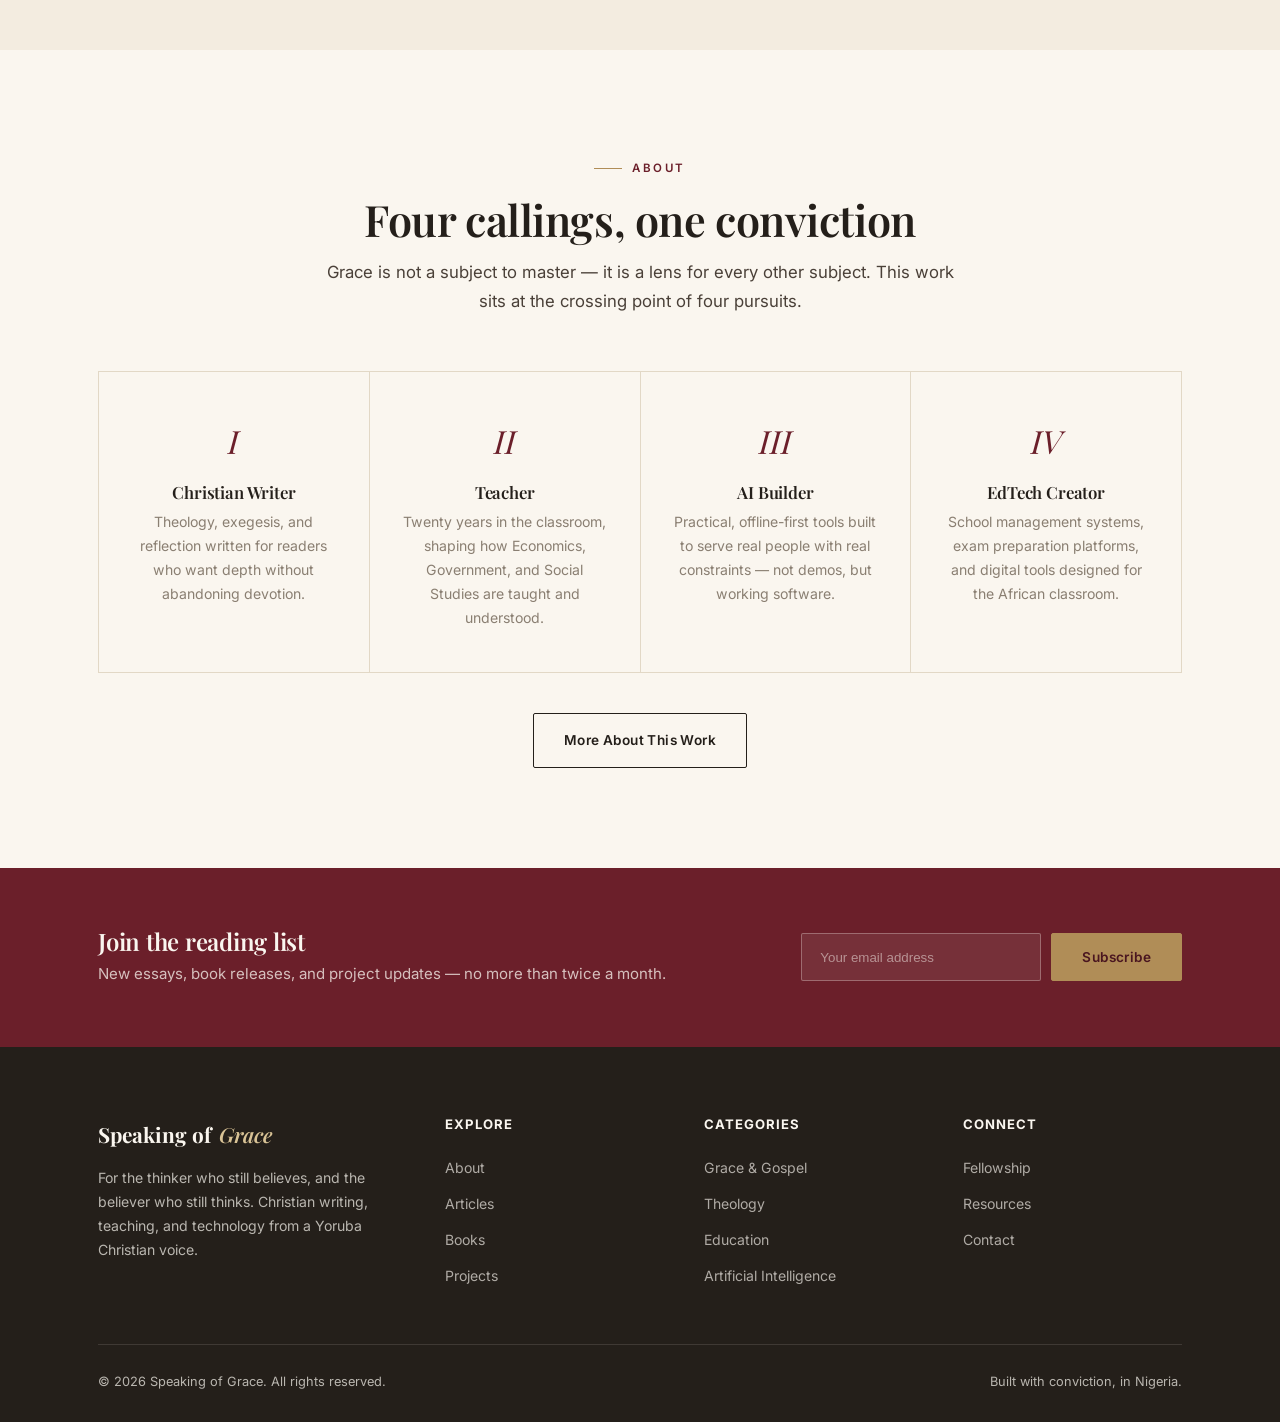
==== commit e34237ba: "Add files via upload" ====
--- a/index.html
+++ b/index.html
@@ -5,13 +5,15 @@
 <meta name="viewport" content="width=device-width, initial-scale=1.0">
 <title>Speaking of Grace — Grace for the Thinking Christian</title>
 <meta name="description" content="Speaking of Grace is a platform for Christian thought, biblical reflection, wisdom, education, and technology — for the thinker who still believes, and the believer who still thinks.">
+<link rel="icon" type="image/png" href="images/favicon.png">
+<link rel="apple-touch-icon" href="images/apple-touch-icon.png">
 <link rel="stylesheet" href="style.css">
 </head>
 <body>
 
 <header class="site-header">
   <nav class="nav">
-    <a href="index.html" class="brand">Speaking of <span>Grace</span></a>
+    <a href="index.html" class="brand"><img src="images/logo-icon.png" alt="Speaking of Grace" class="brand-icon">Speaking of <span>Grace</span></a>
     <ul class="nav-links">
       <li><a href="index.html" class="active">Home</a></li>
       <li><a href="about.html">About</a></li>
@@ -48,40 +50,8 @@
 <section class="section reveal">
   <div class="container">
     <div class="section-head">
-      <div class="eyebrow" style="justify-content:center;">What This Is</div>
-      <h2>Four callings, one conviction</h2>
-      <p>Grace is not a subject to master — it is a lens for every other subject. This work sits at the crossing point of four pursuits.</p>
-    </div>
-    <div class="pillars">
-      <div class="pillar">
-        <div class="icon">I</div>
-        <h3>Christian Writer</h3>
-        <p>Theology, exegesis, and reflection written for readers who want depth without abandoning devotion.</p>
-      </div>
-      <div class="pillar">
-        <div class="icon">II</div>
-        <h3>Teacher</h3>
-        <p>Twenty years in the classroom, shaping how Economics, Government, and Social Studies are taught and understood.</p>
-      </div>
-      <div class="pillar">
-        <div class="icon">III</div>
-        <h3>AI Builder</h3>
-        <p>Practical, offline-first tools built to serve real people with real constraints — not demos, but working software.</p>
-      </div>
-      <div class="pillar">
-        <div class="icon">IV</div>
-        <h3>EdTech Creator</h3>
-        <p>School management systems, exam preparation platforms, and digital tools designed for the African classroom.</p>
-      </div>
-    </div>
-  </div>
-</section>
-
-<section class="section section-alt reveal">
-  <div class="container">
-    <div class="section-head">
       <div class="eyebrow" style="justify-content:center;">Latest Writing</div>
-      <h2>From the journal</h2>
+      <h2>Featured Articles</h2>
       <p>A sample of recent reflection across grace, theology, and the thinking life.</p>
     </div>
     <div class="grid grid-3">
@@ -104,6 +74,90 @@
         <div class="meta"><span>7 min read</span><a href="articles.html" class="read-more">Read more →</a></div>
       </div>
     </div>
+    <div style="text-align:center;margin-top:40px;">
+      <a href="articles.html" class="btn btn-outline">Read All Articles</a>
+    </div>
+  </div>
+</section>
+
+<section class="section section-alt reveal">
+  <div class="container">
+    <div class="section-head">
+      <div class="eyebrow" style="justify-content:center;">Featured Book</div>
+      <h2>The Scandal of Grace</h2>
+      <p>Why the Gospel is better than religion — the book this work has been building toward.</p>
+    </div>
+    <div style="max-width:820px;margin:0 auto;">
+      <div class="card" style="display:flex;gap:0;overflow:hidden;">
+        <div class="book-cover" style="width:220px;flex-shrink:0;height:auto;min-height:240px;">
+          <span>The Scandal<br>of Grace</span>
+        </div>
+        <div style="padding:36px;display:flex;flex-direction:column;justify-content:center;">
+          <div class="tag" style="color:var(--gold);font-weight:700;margin-bottom:8px;">In Progress</div>
+          <h3 style="font-size:1.4rem;margin-bottom:14px;">"Why the Gospel is better than religion."</h3>
+          <p style="color:var(--ink-soft);margin-bottom:22px;">
+            An extended treatment of grace as scandal — the gift too costly to be earned and too free
+            to be believed. Currently taking shape as both a teaching curriculum and this forthcoming book.
+          </p>
+          <div style="display:flex;gap:12px;flex-wrap:wrap;">
+            <a href="books.html" class="btn btn-gold btn-sm">Coming Soon</a>
+            <a href="books.html" class="btn btn-outline btn-sm">Read a Sample</a>
+          </div>
+        </div>
+      </div>
+    </div>
+  </div>
+</section>
+
+<section class="section reveal">
+  <div class="container" style="text-align:center;">
+    <div class="eyebrow" style="justify-content:center;">Featured Projects</div>
+    <h2 style="max-width:640px;margin:0 auto 40px;">Chinexo, CashinSight, and ExamWiseNG carry these convictions into software Nigerian schools and families actually use.</h2>
+    <a href="projects.html" class="btn btn-primary">See the Projects</a>
+  </div>
+</section>
+
+<section class="section section-alt reveal">
+  <div class="container" style="text-align:center;">
+    <div class="eyebrow" style="justify-content:center;">Resources</div>
+    <h2 style="max-width:640px;margin:0 auto 20px;">Something for teachers, students, churches, and entrepreneurs</h2>
+    <p style="color:var(--ink-soft);max-width:560px;margin:0 auto 34px;">Curated tools, guides, and downloads organized by who you are and what you're building.</p>
+    <a href="resources.html" class="btn btn-outline">Browse Resources</a>
+  </div>
+</section>
+
+<section class="section reveal">
+  <div class="container">
+    <div class="section-head">
+      <div class="eyebrow" style="justify-content:center;">About</div>
+      <h2>Four callings, one conviction</h2>
+      <p>Grace is not a subject to master — it is a lens for every other subject. This work sits at the crossing point of four pursuits.</p>
+    </div>
+    <div class="pillars">
+      <div class="pillar">
+        <div class="icon">I</div>
+        <h3>Christian Writer</h3>
+        <p>Theology, exegesis, and reflection written for readers who want depth without abandoning devotion.</p>
+      </div>
+      <div class="pillar">
+        <div class="icon">II</div>
+        <h3>Teacher</h3>
+        <p>Twenty years in the classroom, shaping how Economics, Government, and Social Studies are taught and understood.</p>
+      </div>
+      <div class="pillar">
+        <div class="icon">III</div>
+        <h3>AI Builder</h3>
+        <p>Practical, offline-first tools built to serve real people with real constraints — not demos, but working software.</p>
+      </div>
+      <div class="pillar">
+        <div class="icon">IV</div>
+        <h3>EdTech Creator</h3>
+        <p>School management systems, exam preparation platforms, and digital tools designed for the African classroom.</p>
+      </div>
+    </div>
+    <div style="text-align:center;margin-top:40px;">
+      <a href="about.html" class="btn btn-outline">More About This Work</a>
+    </div>
   </div>
 </section>
 
@@ -120,13 +174,6 @@
   </div>
 </section>
 
-<section class="section reveal">
-  <div class="container" style="text-align:center;">
-    <div class="eyebrow" style="justify-content:center;">The Work in the World</div>
-    <h2 style="max-width:640px;margin:0 auto 40px;">Chinexo, CashinSight, and ExamWiseNG carry these convictions into software Nigerian schools and families actually use.</h2>
-    <a href="projects.html" class="btn btn-primary">See the Projects</a>
-  </div>
-</section>
 
 <footer class="site-footer">
   <div class="container">
--- a/style.css
+++ b/style.css
@@ -180,8 +180,13 @@
   font-weight: 700;
   color: var(--ink);
   display: flex;
-  align-items: baseline;
-  gap: 6px;
+  align-items: center;
+  gap: 8px;
+}
+.brand-icon {
+  height: 34px;
+  width: auto;
+  display: block;
 }
 .brand span { color: var(--burgundy); font-style: italic; font-weight: 600; }
 
@@ -745,13 +750,22 @@
   .nav-links a {
     width: 100%;
     display: block;
-    padding: 18px 28px;
+    padding: 13px 28px;
     border-bottom: 1px solid var(--line);
     box-sizing: border-box;
     touch-action: manipulation;
     -webkit-tap-highlight-color: rgba(107, 31, 42, 0.08);
   }
+  .nav-links a.active {
+    background: var(--paper);
+    font-weight: 700;
+    border-left: 3px solid var(--gold);
+    padding-left: 25px;
+  }
   .nav-toggle { display: flex; }
+  .nav-toggle.open span:nth-child(1) { transform: translateY(7px) rotate(45deg); }
+  .nav-toggle.open span:nth-child(2) { opacity: 0; }
+  .nav-toggle.open span:nth-child(3) { transform: translateY(-7px) rotate(-45deg); }
   .grid-4, .grid-3, .grid-2 { grid-template-columns: 1fr; }
   .pillars { grid-template-columns: 1fr; }
   .footer-grid { grid-template-columns: 1fr; gap: 30px; }
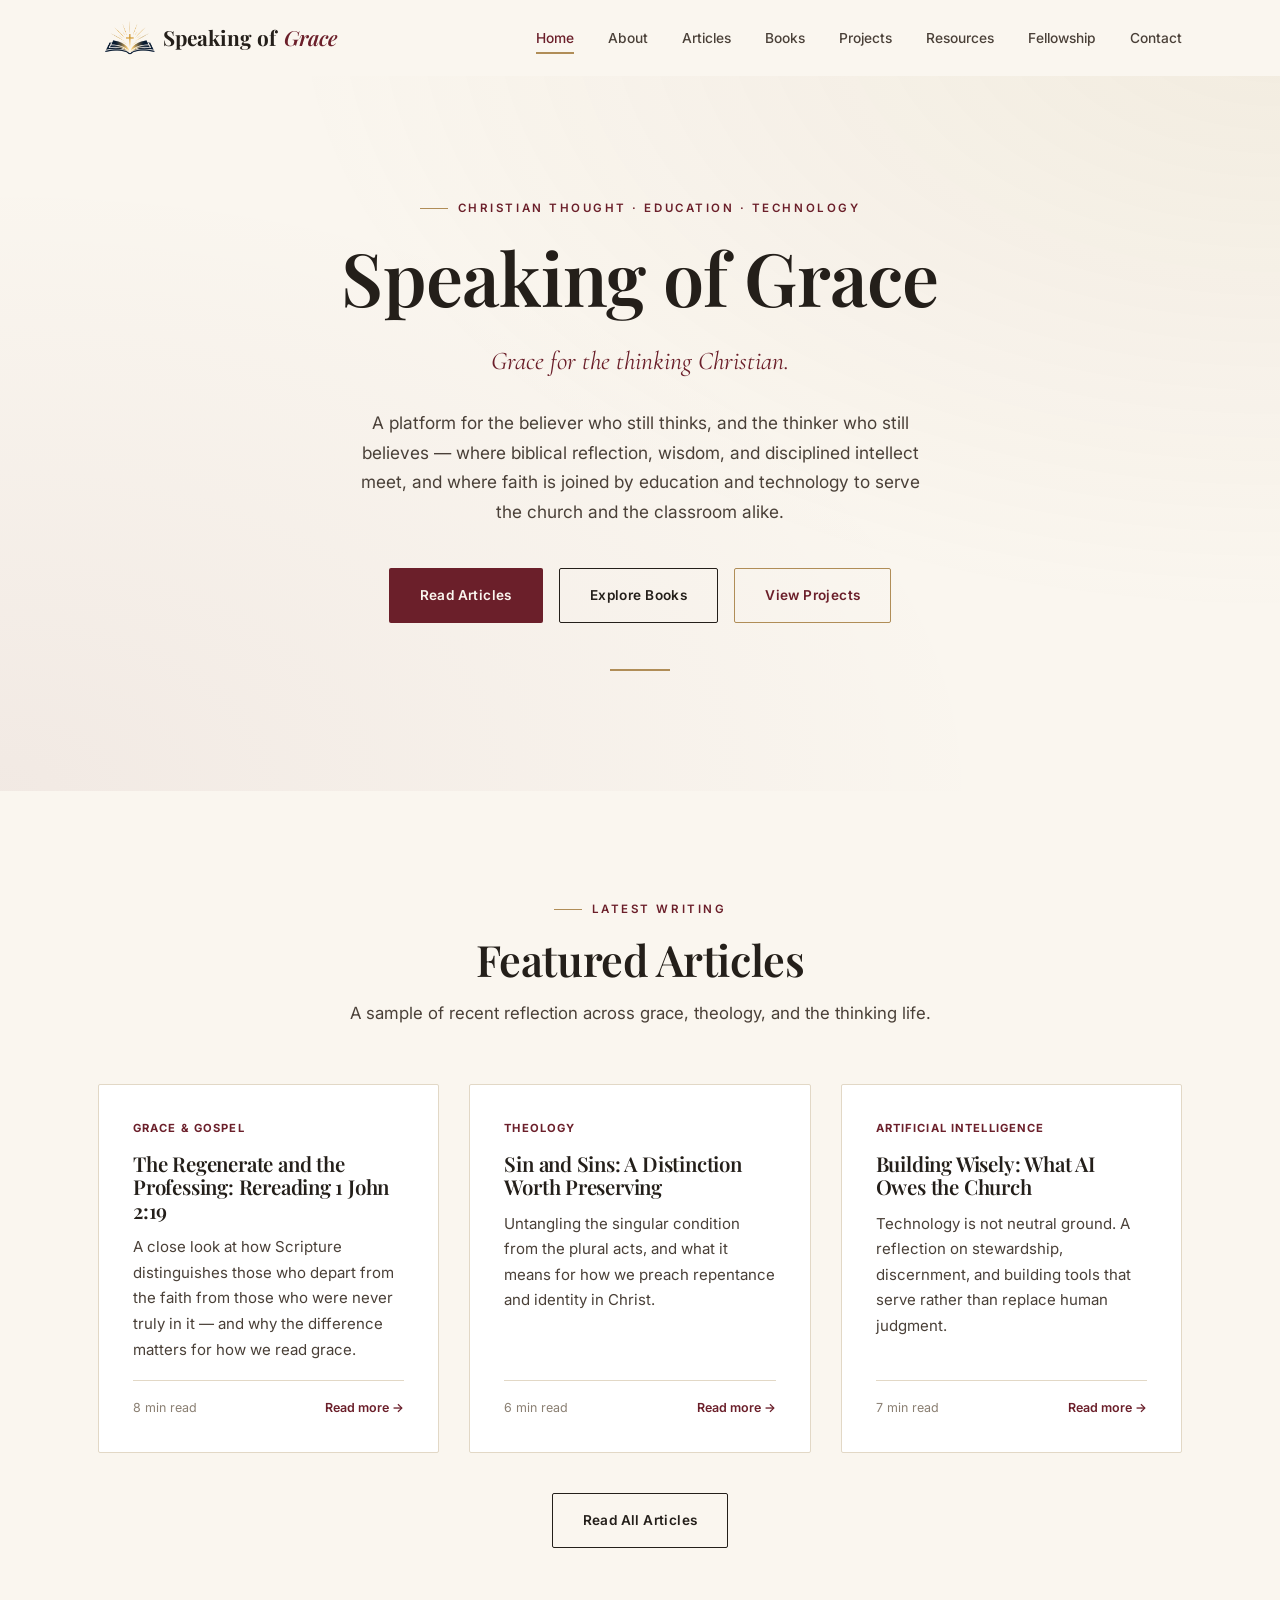
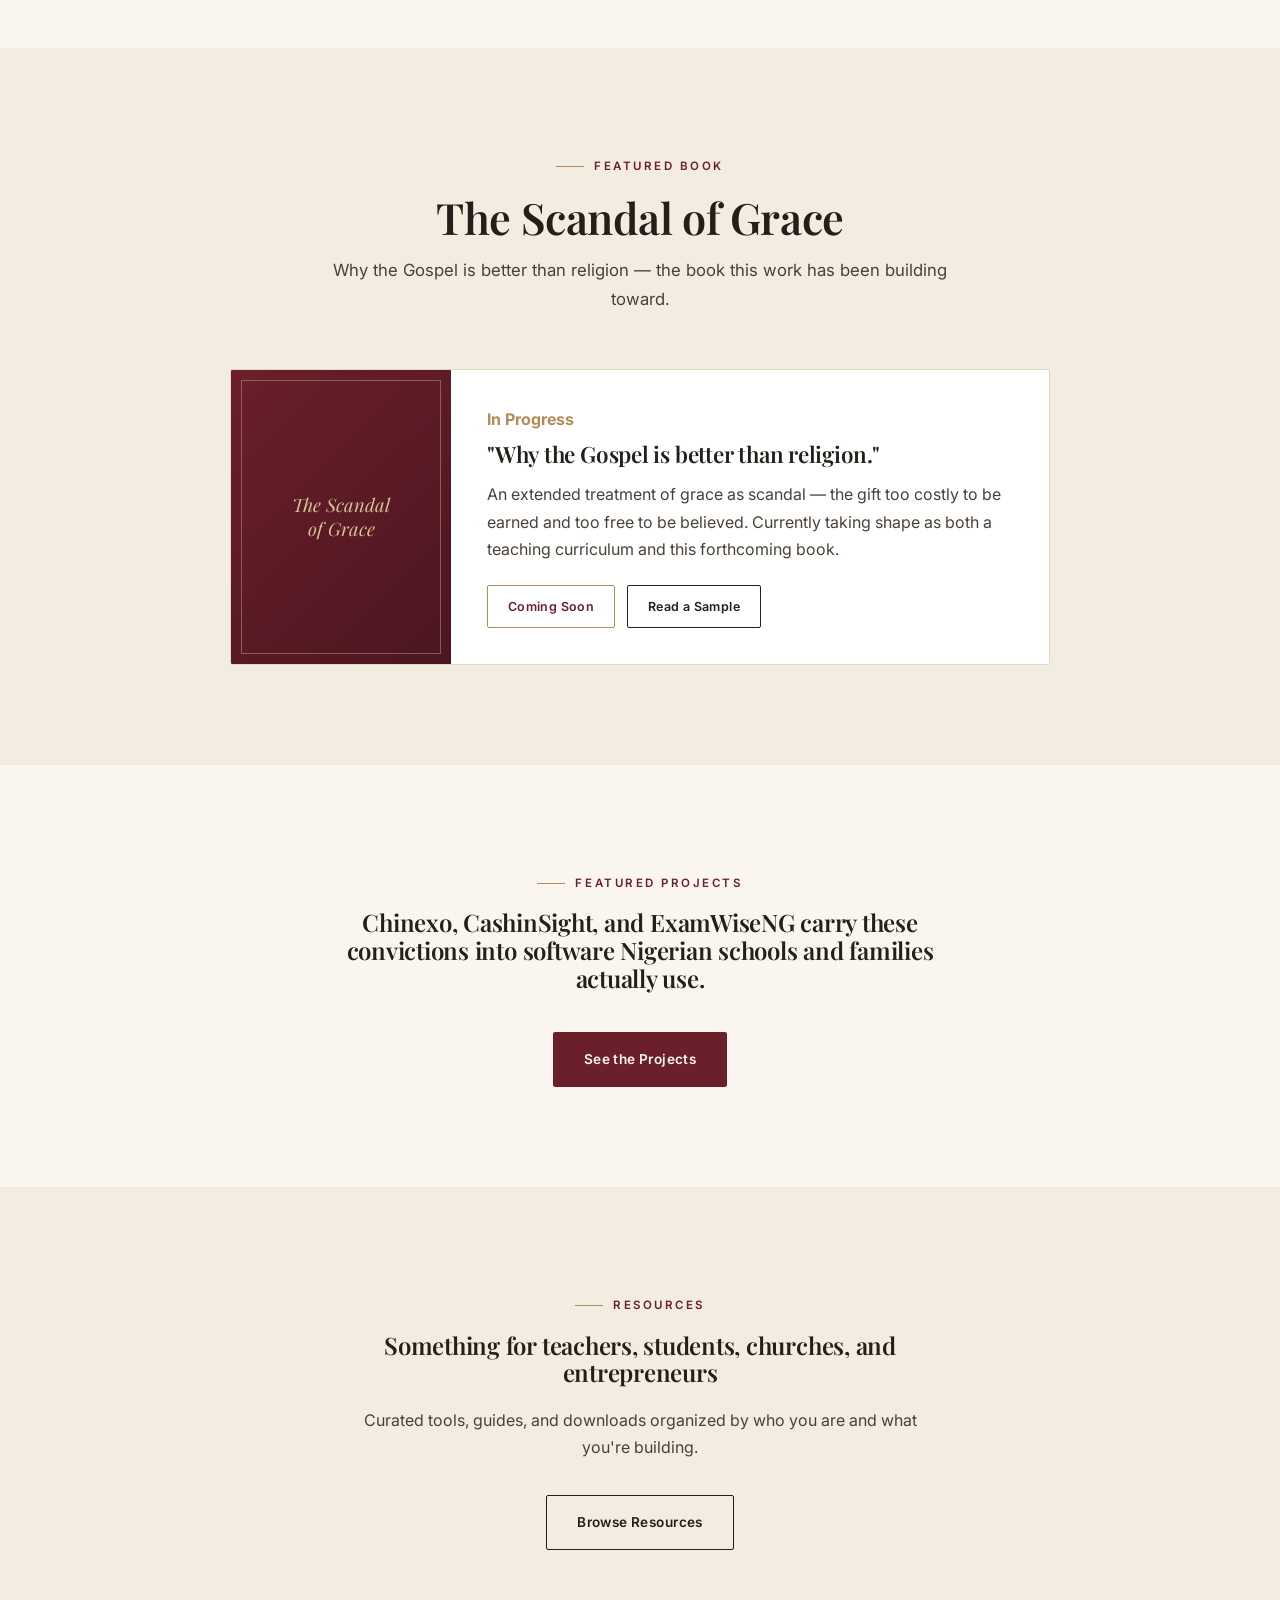
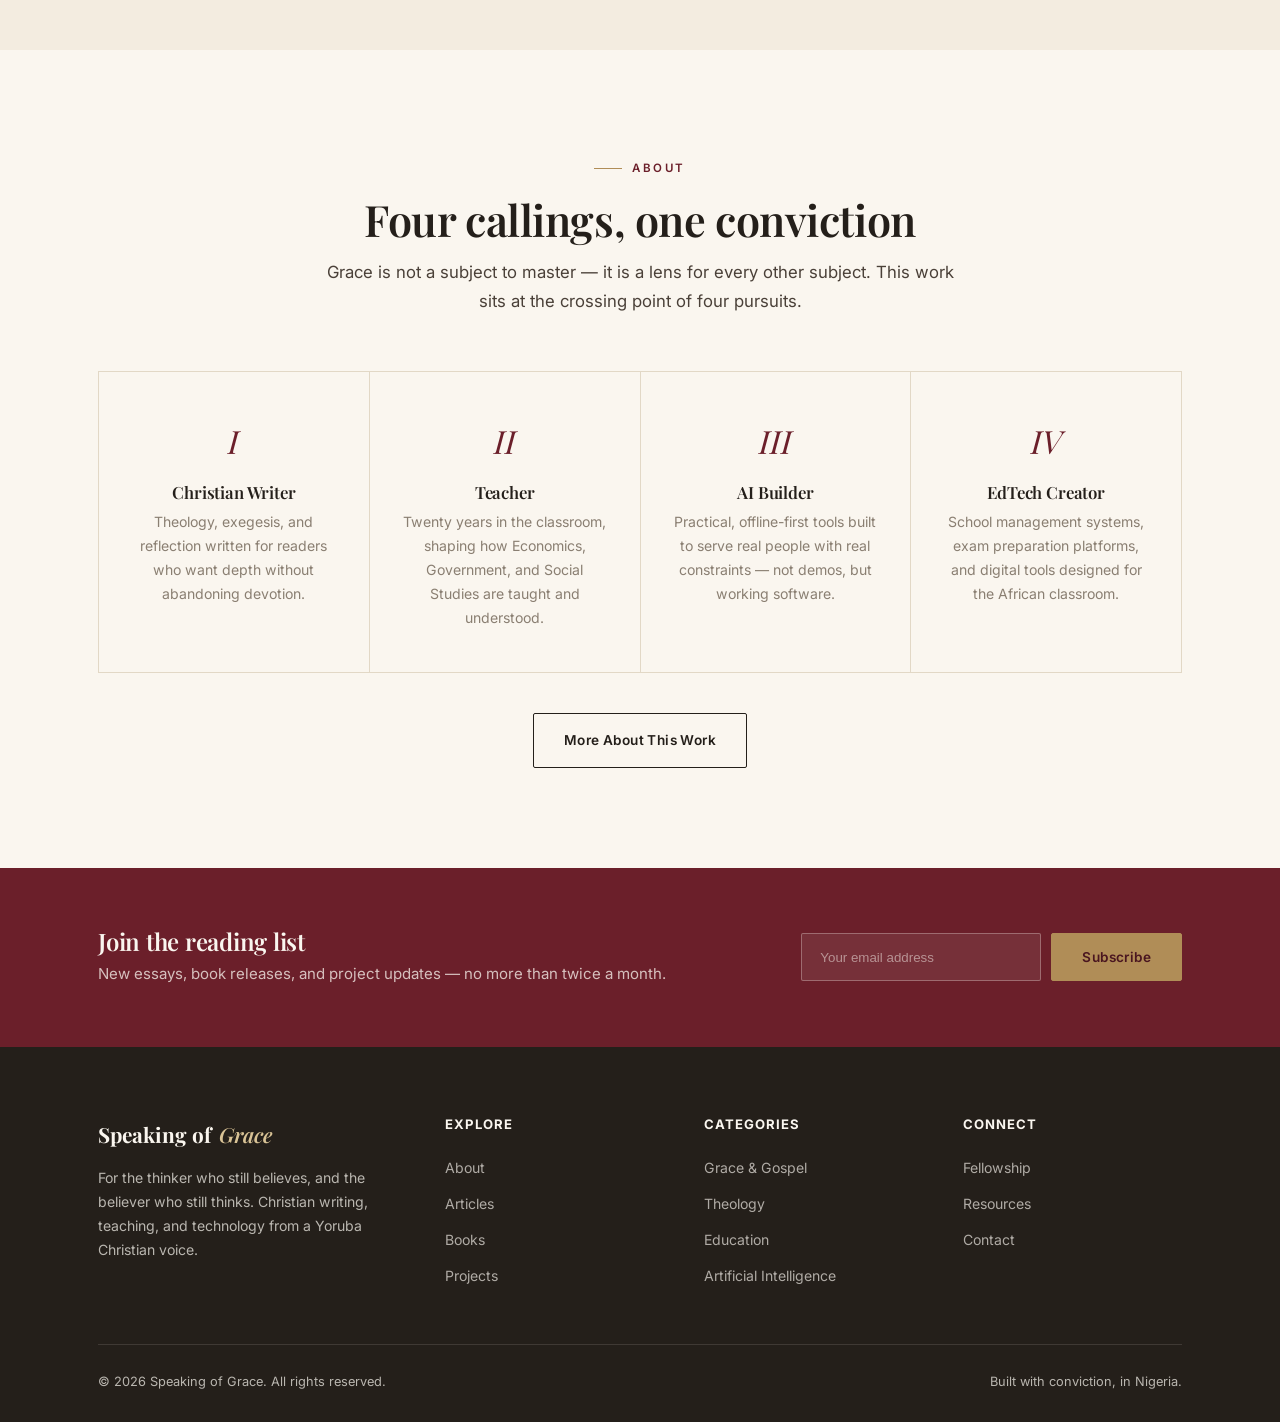
==== commit f2cf3abe: "Add files via upload" ====
--- a/index.html
+++ b/index.html
@@ -5,15 +5,15 @@
 <meta name="viewport" content="width=device-width, initial-scale=1.0">
 <title>Speaking of Grace — Grace for the Thinking Christian</title>
 <meta name="description" content="Speaking of Grace is a platform for Christian thought, biblical reflection, wisdom, education, and technology — for the thinker who still believes, and the believer who still thinks.">
-<link rel="icon" type="image/png" href="images/favicon.png">
-<link rel="apple-touch-icon" href="images/apple-touch-icon.png">
+<link rel="icon" type="image/png" href="favicon.png">
+<link rel="apple-touch-icon" href="apple-touch-icon.png">
 <link rel="stylesheet" href="style.css">
 </head>
 <body>
 
 <header class="site-header">
   <nav class="nav">
-    <a href="index.html" class="brand"><img src="images/logo-icon.png" alt="Speaking of Grace" class="brand-icon">Speaking of <span>Grace</span></a>
+    <a href="index.html" class="brand"><img src="logo-icon.png" alt="Speaking of Grace" class="brand-icon">Speaking of <span>Grace</span></a>
     <ul class="nav-links">
       <li><a href="index.html" class="active">Home</a></li>
       <li><a href="about.html">About</a></li>
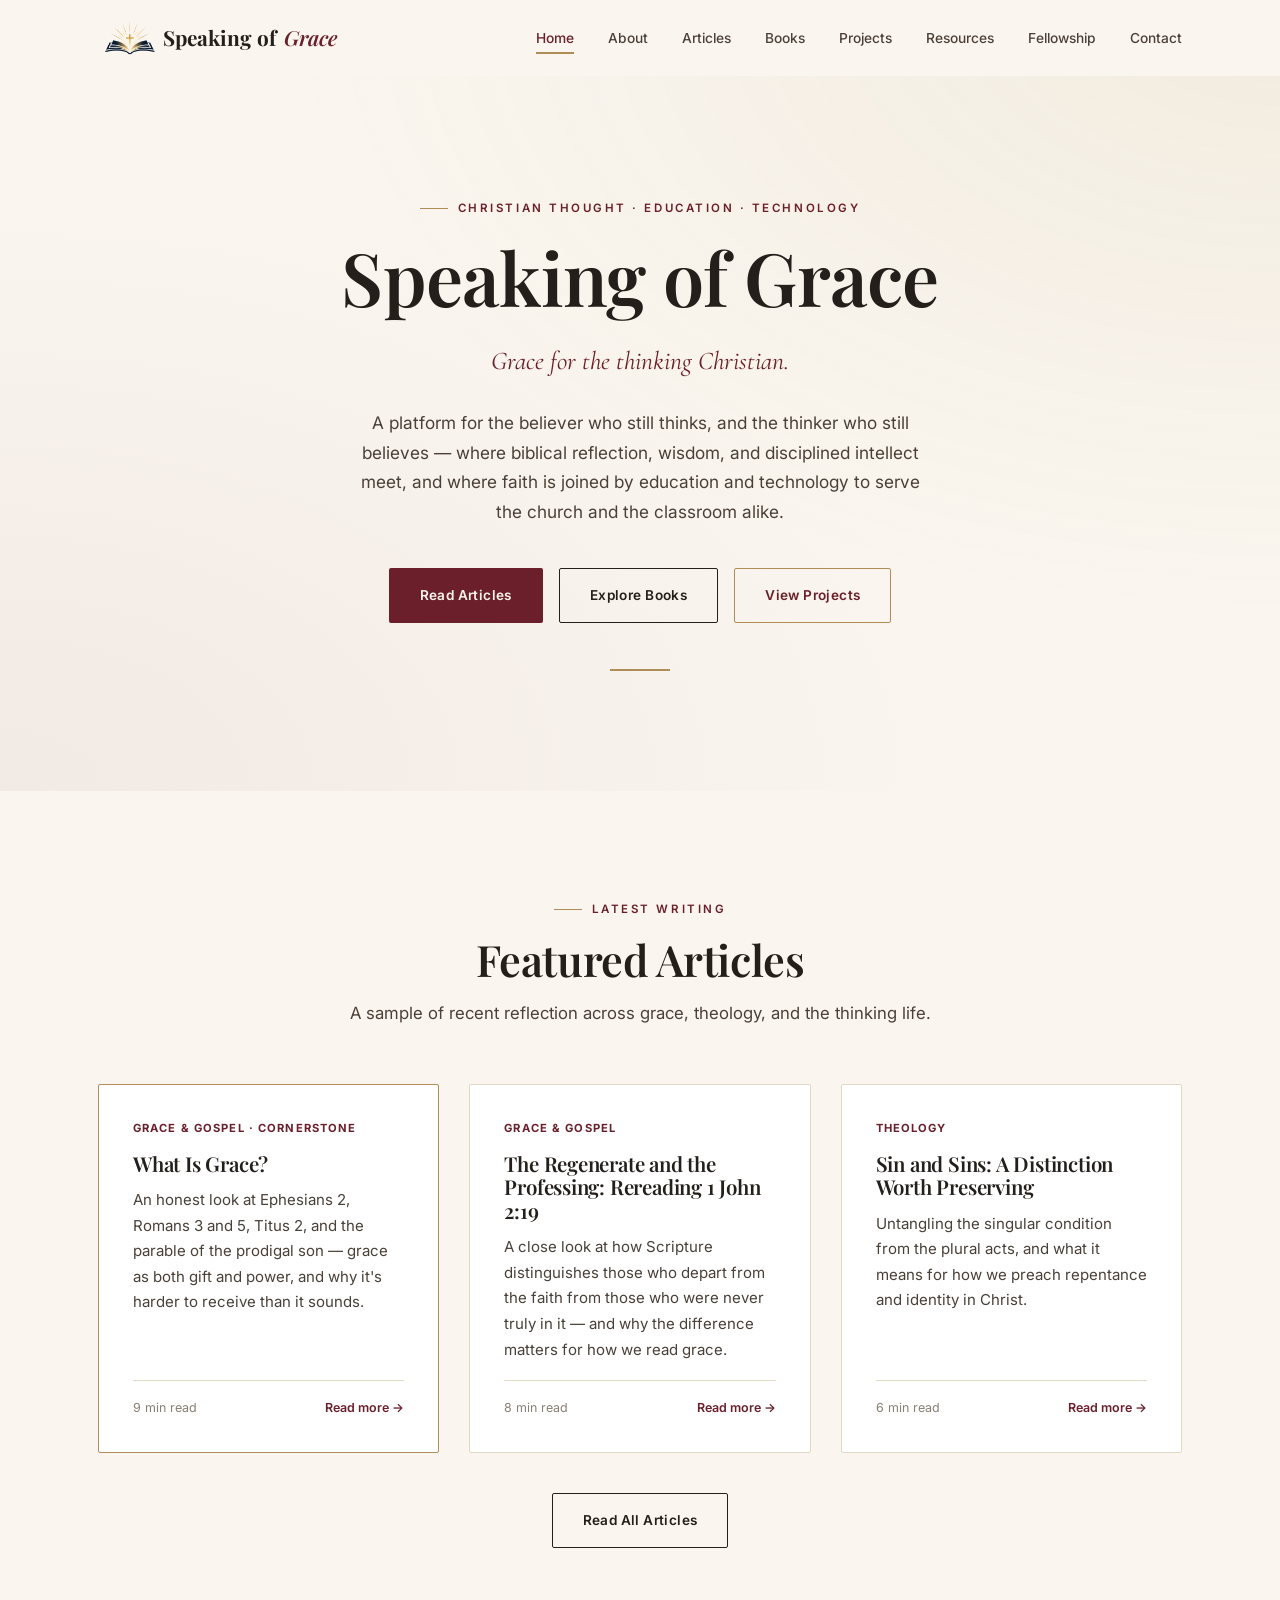
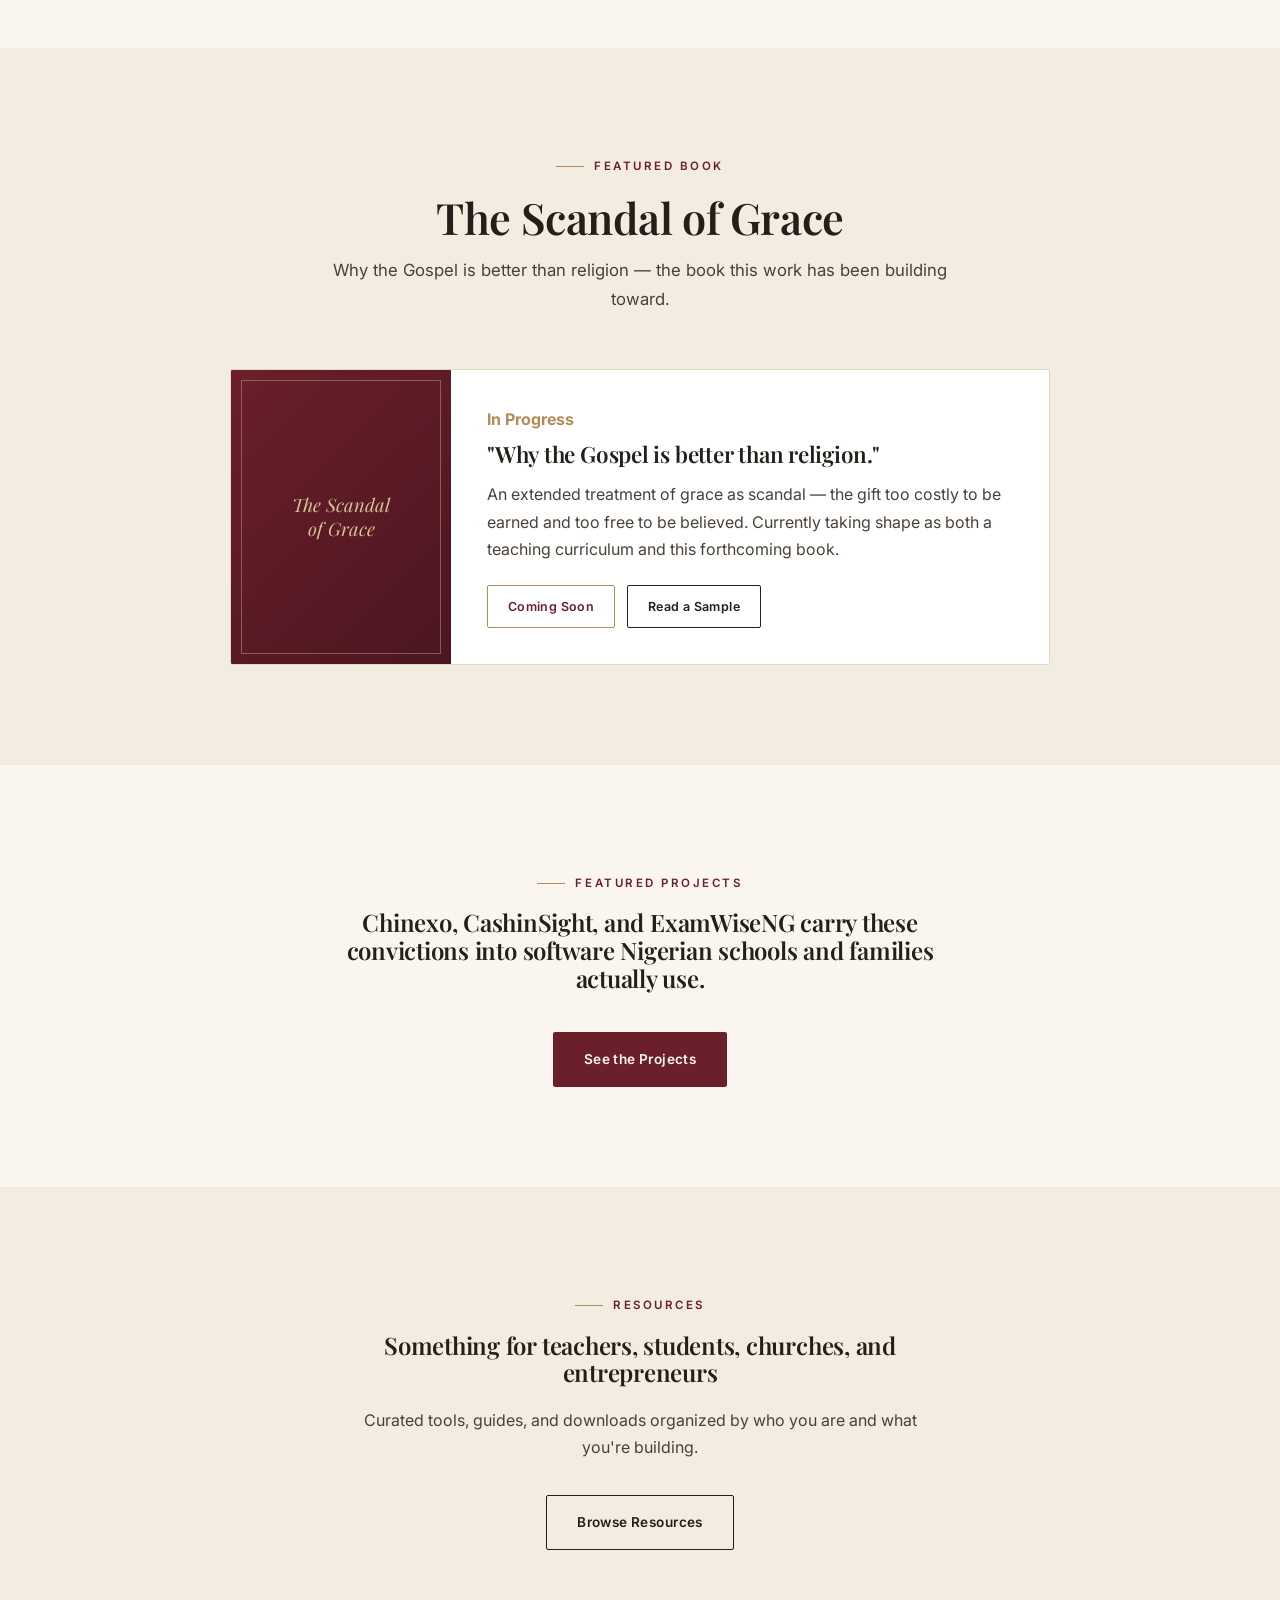
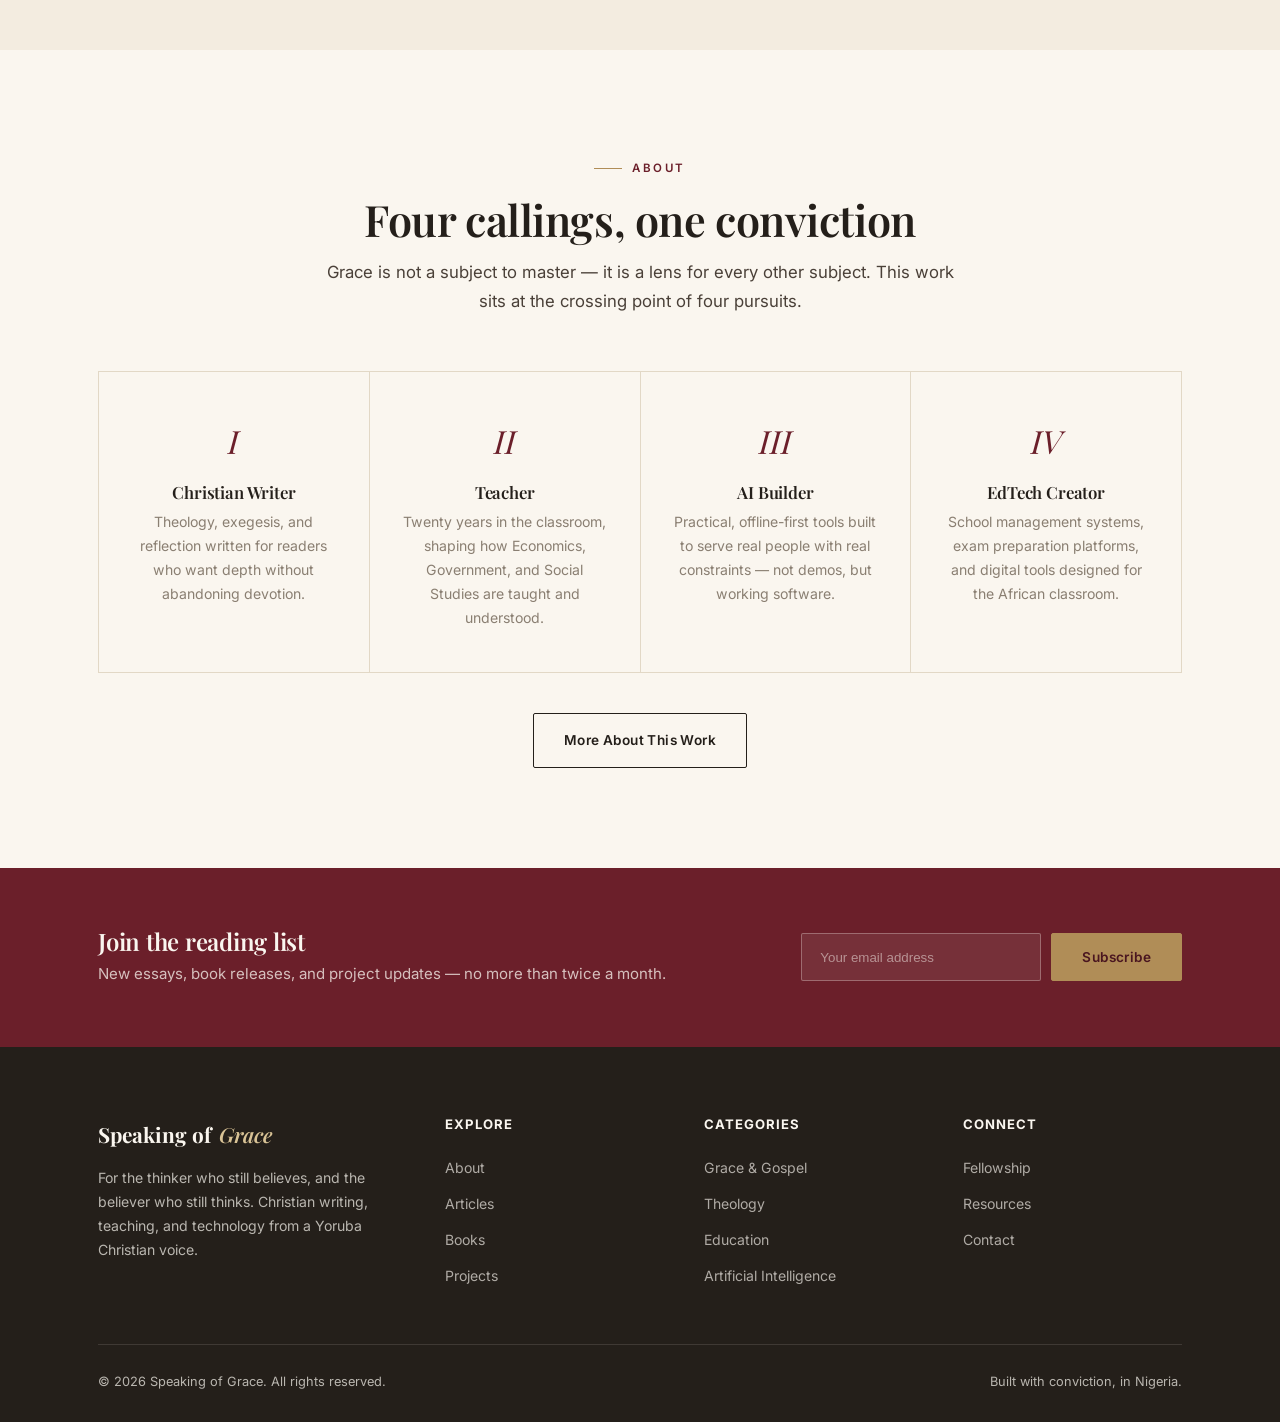
==== commit 8058d011: "Add files via upload" ====
--- a/index.html
+++ b/index.html
@@ -55,6 +55,12 @@
       <p>A sample of recent reflection across grace, theology, and the thinking life.</p>
     </div>
     <div class="grid grid-3">
+      <div class="card article-card" style="border-color:var(--gold);">
+        <div class="cat">Grace &amp; Gospel &middot; Cornerstone</div>
+        <h3>What Is Grace?</h3>
+        <p>An honest look at Ephesians 2, Romans 3 and 5, Titus 2, and the parable of the prodigal son — grace as both gift and power, and why it's harder to receive than it sounds.</p>
+        <div class="meta"><span>9 min read</span><a href="what-is-grace.html" class="read-more">Read more →</a></div>
+      </div>
       <div class="card article-card">
         <div class="cat">Grace &amp; Gospel</div>
         <h3>The Regenerate and the Professing: Rereading 1 John 2:19</h3>
@@ -67,12 +73,6 @@
         <p>Untangling the singular condition from the plural acts, and what it means for how we preach repentance and identity in Christ.</p>
         <div class="meta"><span>6 min read</span><a href="articles.html" class="read-more">Read more →</a></div>
       </div>
-      <div class="card article-card">
-        <div class="cat">Artificial Intelligence</div>
-        <h3>Building Wisely: What AI Owes the Church</h3>
-        <p>Technology is not neutral ground. A reflection on stewardship, discernment, and building tools that serve rather than replace human judgment.</p>
-        <div class="meta"><span>7 min read</span><a href="articles.html" class="read-more">Read more →</a></div>
-      </div>
     </div>
     <div style="text-align:center;margin-top:40px;">
       <a href="articles.html" class="btn btn-outline">Read All Articles</a>
@@ -88,7 +88,7 @@
       <p>Why the Gospel is better than religion — the book this work has been building toward.</p>
     </div>
     <div style="max-width:820px;margin:0 auto;">
-      <div class="card" style="display:flex;gap:0;overflow:hidden;">
+      <div class="card featured-split-card">
         <div class="book-cover" style="width:220px;flex-shrink:0;height:auto;min-height:240px;">
           <span>The Scandal<br>of Grace</span>
         </div>
--- a/style.css
+++ b/style.css
@@ -385,6 +385,100 @@
   color: var(--burgundy);
 }
 
+/* ---------- Single Article Page ---------- */
+.article-hero {
+  padding: 170px 0 50px;
+  border-bottom: 1px solid var(--line);
+  text-align: center;
+}
+.article-hero .cat {
+  font-size: 0.72rem;
+  letter-spacing: 0.1em;
+  text-transform: uppercase;
+  color: var(--burgundy);
+  font-weight: 700;
+  margin-bottom: 16px;
+}
+.article-hero h1 {
+  font-size: clamp(2rem, 5vw, 2.9rem);
+  max-width: 760px;
+  margin: 0 auto 20px;
+}
+.article-hero .article-meta {
+  color: var(--ink-faint);
+  font-size: 0.9rem;
+}
+
+.prose {
+  max-width: 680px;
+  margin: 0 auto;
+  font-size: 1.08rem;
+  line-height: 1.85;
+  color: var(--ink-soft);
+}
+.prose h2 {
+  font-size: 1.5rem;
+  color: var(--ink);
+  margin: 48px 0 18px;
+}
+.prose p { margin-bottom: 22px; }
+.prose strong { color: var(--ink); font-weight: 700; }
+.prose em { font-style: italic; }
+.prose a { color: var(--burgundy); text-decoration: underline; text-underline-offset: 3px; }
+
+.prose blockquote {
+  margin: 28px 0;
+  padding: 20px 26px;
+  background: var(--paper);
+  border-left: 3px solid var(--gold);
+  font-family: var(--accent-serif);
+  font-style: italic;
+  font-size: 1.18rem;
+  color: var(--ink);
+  line-height: 1.6;
+}
+
+.summary-box {
+  max-width: 680px;
+  margin: 48px auto 0;
+  background: var(--burgundy);
+  color: var(--cream);
+  padding: 36px 40px;
+  border-radius: var(--radius);
+}
+.summary-box h2 {
+  color: var(--gold-light);
+  font-size: 1.3rem;
+  margin-bottom: 18px;
+}
+.summary-box ul { margin: 0; }
+.summary-box li {
+  padding: 10px 0;
+  border-bottom: 1px solid rgba(250,246,239,0.15);
+  font-size: 0.98rem;
+  padding-left: 22px;
+  position: relative;
+}
+.summary-box li:last-child { border-bottom: none; }
+.summary-box li::before {
+  content: '✦';
+  position: absolute;
+  left: 0;
+  color: var(--gold-light);
+  font-size: 0.8rem;
+}
+
+.article-cta {
+  max-width: 680px;
+  margin: 40px auto 0;
+  padding-top: 30px;
+  border-top: 1px solid var(--line);
+  text-align: center;
+  font-size: 0.98rem;
+  color: var(--ink-soft);
+}
+.article-cta a { color: var(--burgundy); font-weight: 600; }
+
 /* ---------- Books ---------- */
 .book-tabs {
   display: flex;
@@ -455,6 +549,12 @@
   color: var(--burgundy);
   font-weight: 700;
   margin-bottom: 14px;
+}
+
+.featured-split-card {
+  display: flex;
+  gap: 0;
+  overflow: hidden;
 }
 
 /* ---------- Projects ---------- */
@@ -774,4 +874,11 @@
   .page-hero { padding: 140px 0 50px; }
   .section { padding: 70px 0; }
   .newsletter .container { flex-direction: column; align-items: flex-start; }
-}
+  .featured-split-card {
+    flex-direction: column;
+  }
+  .featured-split-card .book-cover {
+    width: 100% !important;
+    min-height: 180px !important;
+  }
+}
